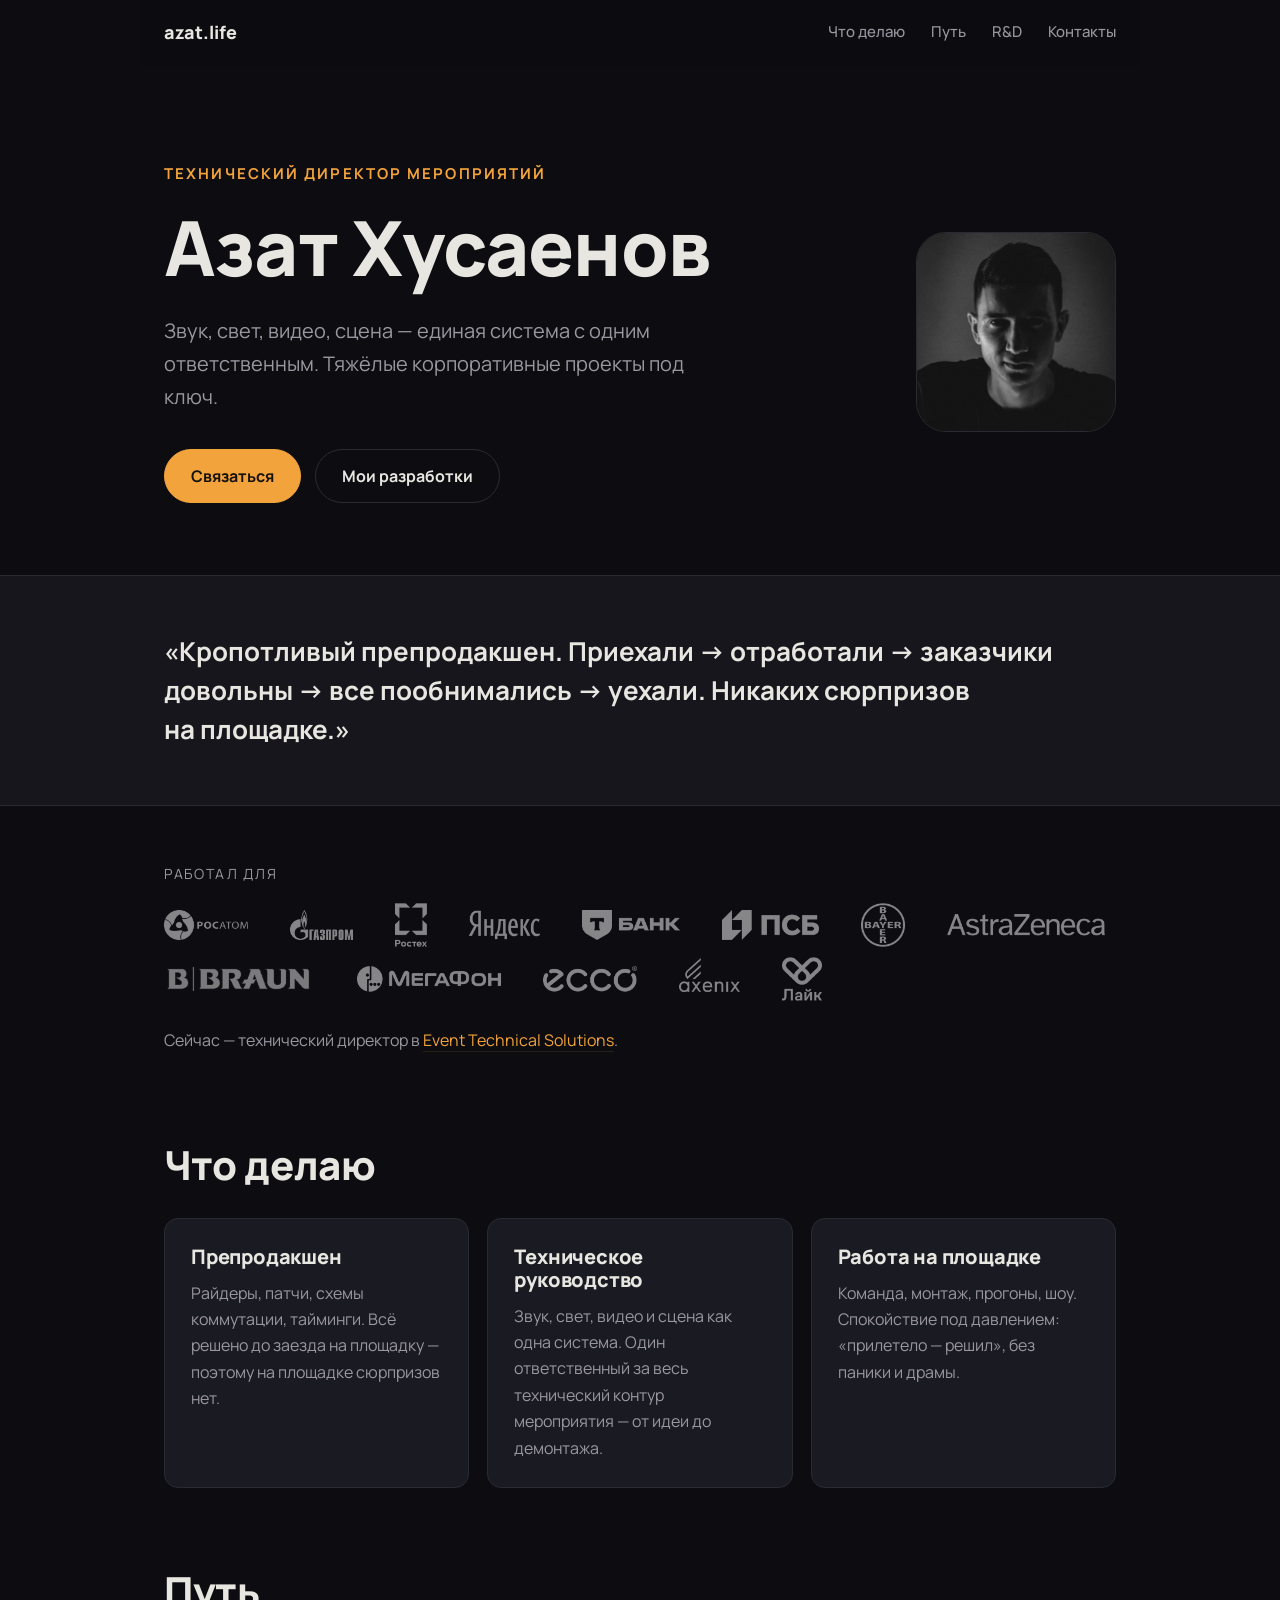
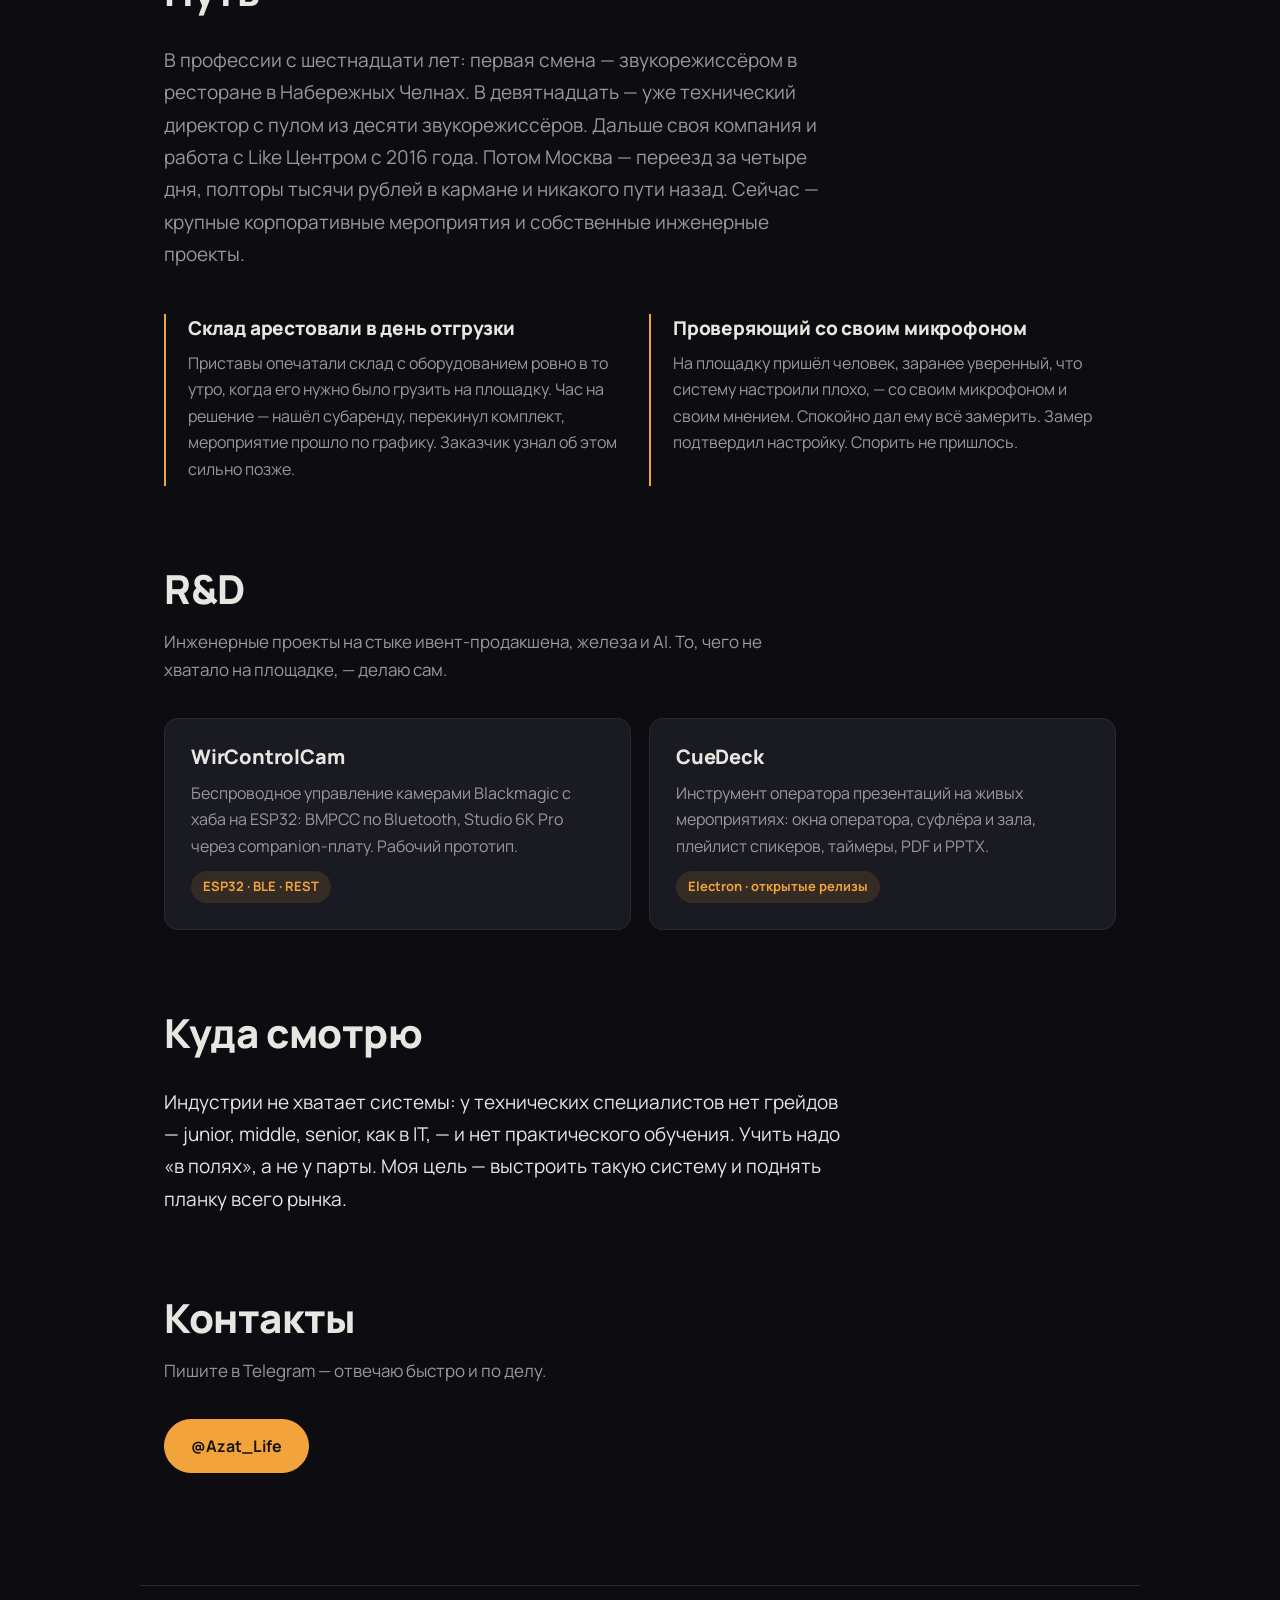
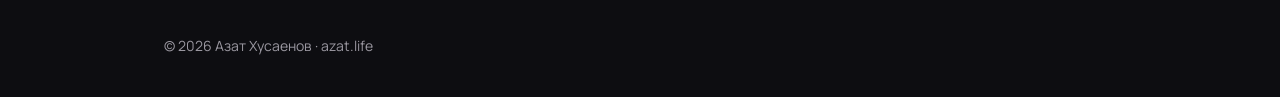
==== index.html @ e8915abd "Личный сайт azat.life: одностраничник Статика без сборки: index.html + css/style.css, хостинг GitHub" ====
<!DOCTYPE html>
<html lang="ru">
<head>
  <meta charset="UTF-8">
  <meta name="viewport" content="width=device-width, initial-scale=1.0">
  <title>Азат Хусаенов — технический директор мероприятий</title>
  <meta name="description" content="Технический директор мероприятий: звук, свет, видео, сцена. Кропотливый препродакшен — никаких сюрпризов на площадке. Росатом, AstraZeneca, Мегафон, ПСБ Банк.">
  <meta property="og:title" content="Азат Хусаенов — технический директор мероприятий">
  <meta property="og:description" content="Звук, свет, видео, сцена — под ключ и без сюрпризов на площадке.">
  <meta property="og:url" content="https://azat.life/">
  <meta property="og:type" content="website">
  <link rel="icon" href="data:image/svg+xml,%3Csvg xmlns='http://www.w3.org/2000/svg' viewBox='0 0 64 64'%3E%3Crect width='64' height='64' rx='14' fill='%23101014'/%3E%3Ccircle cx='32' cy='30' r='13' fill='%23f2a33c'/%3E%3Crect x='14' y='48' width='36' height='5' rx='2.5' fill='%23f2a33c'/%3E%3C/svg%3E">
  <link rel="preconnect" href="https://fonts.googleapis.com">
  <link rel="preconnect" href="https://fonts.gstatic.com" crossorigin>
  <link href="https://fonts.googleapis.com/css2?family=Manrope:wght@400;500;700;800&display=swap" rel="stylesheet">
  <link rel="stylesheet" href="css/style.css">
</head>
<body>

  <header class="nav">
    <a class="nav__logo" href="#top">azat.life</a>
    <nav class="nav__links">
      <a href="#work">Что делаю</a>
      <a href="#path">Путь</a>
      <a href="#rnd">R&amp;D</a>
      <a href="#contact">Контакты</a>
    </nav>
  </header>

  <main id="top">

    <!-- ============ HERO ============ -->
    <section class="hero">
      <div class="hero__text">
        <p class="hero__kicker">Технический директор мероприятий</p>
        <h1>Азат Хусаенов</h1>
        <p class="hero__lead">
          Звук, свет, видео, сцена — единая система с одним ответственным.
          Тяжёлые корпоративные проекты под ключ.
        </p>
        <div class="hero__actions">
          <a class="btn btn--primary" href="https://t.me/Azat_Life" target="_blank" rel="noopener">Связаться</a>
          <a class="btn" href="#rnd">Мои разработки</a>
        </div>
      </div>
      <img class="hero__photo" src="assets/azat.jpg" alt="Азат Хусаенов" width="400" height="400">
    </section>

    <!-- ============ ПРИНЦИП ============ -->
    <section class="principle">
      <blockquote>
        «Кропотливый препродакшен. Приехали&nbsp;→ отработали&nbsp;→ заказчики довольны&nbsp;→
        все пообнимались&nbsp;→ уехали. Никаких сюрпризов на&nbsp;площадке.»
      </blockquote>
    </section>

    <!-- ============ КЛИЕНТЫ ============ -->
    <section class="clients" aria-label="Клиенты">
      <p class="clients__label">Работал для</p>
      <ul class="clients__logos">
        <li><img src="assets/logos/rosatom.png" alt="Росатом" width="287" height="150"></li>
        <li><img src="assets/logos/gazprom.png" alt="Газпром" width="213" height="150"></li>
        <li><img src="assets/logos/rostec.png" alt="Ростех" width="109" height="150"></li>
        <li><img src="assets/logos/yandex.png" alt="Яндекс" width="244" height="150"></li>
        <li><img src="assets/logos/tbank.png" alt="Т-Банк" width="332" height="150"></li>
        <li><img src="assets/logos/psb.png" alt="Промсвязьбанк" width="333" height="150"></li>
        <li><img src="assets/logos/bayer.png" alt="Bayer" width="148" height="150"></li>
        <li><img src="assets/logos/astrazeneca.png" alt="AstraZeneca" width="540" height="150"></li>
        <li><img src="assets/logos/bbraun.png" alt="B.Braun" width="515" height="150"></li>
        <li><img src="assets/logos/megafon.png" alt="МегаФон" width="489" height="150"></li>
        <li><img src="assets/logos/ecco.png" alt="ECCO" width="321" height="150"></li>
        <li><img src="assets/logos/axenix.png" alt="AXENIX" width="209" height="150"></li>
        <li><img src="assets/logos/like.png" alt="Лайк" width="136" height="150"></li>
      </ul>
      <p class="clients__note">
        Сейчас — технический директор в
        <a href="https://etsproduction.ru/" target="_blank" rel="noopener">Event&nbsp;Technical&nbsp;Solutions</a>.
      </p>
    </section>

    <!-- ============ ЧТО ДЕЛАЮ ============ -->
    <section class="section" id="work">
      <h2>Что делаю</h2>
      <div class="cards">
        <article class="card">
          <h3>Препродакшен</h3>
          <p>Райдеры, патчи, схемы коммутации, тайминги. Всё решено до заезда на площадку — поэтому на площадке сюрпризов нет.</p>
        </article>
        <article class="card">
          <h3>Техническое руководство</h3>
          <p>Звук, свет, видео и сцена как одна система. Один ответственный за весь технический контур мероприятия — от идеи до демонтажа.</p>
        </article>
        <article class="card">
          <h3>Работа на площадке</h3>
          <p>Команда, монтаж, прогоны, шоу. Спокойствие под давлением: «прилетело — решил», без паники и драмы.</p>
        </article>
      </div>

    </section>

    <!-- ============ ПУТЬ ============ -->
    <section class="section" id="path">
      <h2>Путь</h2>
      <p class="path__lead">
        В профессии с шестнадцати лет: первая смена — звукорежиссёром в ресторане в Набережных Челнах.
        В девятнадцать — уже технический директор с пулом из десяти звукорежиссёров.
        Дальше своя компания и работа с Like Центром с 2016 года.
        Потом Москва — переезд за четыре дня, полторы тысячи рублей в кармане и никакого пути назад.
        Сейчас — крупные корпоративные мероприятия и собственные инженерные проекты.
      </p>

      <div class="stories">
        <article class="story">
          <h3>Склад арестовали в день отгрузки</h3>
          <p>
            Приставы опечатали склад с оборудованием ровно в то утро, когда его нужно было грузить
            на площадку. Час на решение — нашёл субаренду, перекинул комплект, мероприятие прошло
            по графику. Заказчик узнал об этом сильно позже.
          </p>
        </article>
        <article class="story">
          <h3>Проверяющий со своим микрофоном</h3>
          <p>
            На площадку пришёл человек, заранее уверенный, что систему настроили плохо, — со своим
            микрофоном и своим мнением. Спокойно дал ему всё замерить. Замер подтвердил настройку.
            Спорить не пришлось.
          </p>
        </article>
      </div>
    </section>

    <!-- ============ R&D ============ -->
    <section class="section" id="rnd">
      <h2>R&amp;D</h2>
      <p class="section__intro">
        Инженерные проекты на стыке ивент-продакшена, железа и AI. То, чего не хватало на площадке, — делаю сам.
      </p>
      <div class="cards cards--projects">
        <article class="card">
          <h3>WirControlCam</h3>
          <p>Беспроводное управление камерами Blackmagic с хаба на ESP32: BMPCC по Bluetooth, Studio 6K Pro через companion-плату. Рабочий прототип.</p>
          <span class="card__tag">ESP32 · BLE · REST</span>
        </article>
        <article class="card">
          <h3>CueDeck</h3>
          <p>Инструмент оператора презентаций на живых мероприятиях: окна оператора, суфлёра и зала, плейлист спикеров, таймеры, PDF и PPTX.</p>
          <span class="card__tag">Electron · открытые релизы</span>
        </article>
      </div>
    </section>

    <!-- ============ МИССИЯ ============ -->
    <section class="section section--mission">
      <h2>Куда смотрю</h2>
      <p>
        Индустрии не хватает системы: у технических специалистов нет грейдов — junior, middle, senior,
        как в IT, — и нет практического обучения. Учить надо «в полях», а не у парты.
        Моя цель — выстроить такую систему и поднять планку всего рынка.
      </p>
    </section>

    <!-- ============ КОНТАКТЫ ============ -->
    <section class="section section--contact" id="contact">
      <h2>Контакты</h2>
      <p class="section__intro">Пишите в Telegram — отвечаю быстро и по делу.</p>
      <div class="contact__actions">
        <a class="btn btn--primary" href="https://t.me/Azat_Life" target="_blank" rel="noopener">@Azat_Life</a>
      </div>
    </section>

  </main>

  <footer class="footer">
    <p>© 2026 Азат Хусаенов · azat.life</p>
  </footer>

</body>
</html>
---- css/style.css ----
/* ============================================================
   azat.life — одностраничник
   Тёмная тема, акцент — янтарь сценического света
   ============================================================ */

:root {
  --bg: #0d0d11;
  --bg-raised: #16161c;
  --bg-card: #1a1a22;
  --border: #2a2a33;
  --text: #e8e6e1;
  --text-dim: #9a97a0;
  --accent: #f2a33c;
  --accent-soft: rgba(242, 163, 60, 0.12);
  --max-width: 1000px;
  --radius: 14px;
}

* {
  margin: 0;
  padding: 0;
  box-sizing: border-box;
}

html {
  scroll-behavior: smooth;
  scroll-padding-top: 72px;
}

body {
  background: var(--bg);
  color: var(--text);
  font-family: "Manrope", -apple-system, BlinkMacSystemFont, "Segoe UI", Roboto, sans-serif;
  font-size: 17px;
  line-height: 1.65;
  -webkit-font-smoothing: antialiased;
}

h1, h2, h3 {
  font-weight: 800;
  line-height: 1.15;
  letter-spacing: -0.01em;
}

a {
  color: var(--accent);
  text-decoration: none;
}

ul, ol {
  list-style: none;
}

/* ---------- Навигация ---------- */

.nav {
  position: sticky;
  top: 0;
  z-index: 10;
  display: flex;
  align-items: center;
  justify-content: space-between;
  max-width: var(--max-width);
  margin: 0 auto;
  padding: 18px 24px;
  backdrop-filter: blur(12px);
  background: rgba(13, 13, 17, 0.8);
}

.nav__logo {
  font-weight: 800;
  font-size: 18px;
  color: var(--text);
}

.nav__links {
  display: flex;
  gap: 26px;
}

.nav__links a {
  color: var(--text-dim);
  font-size: 15px;
  font-weight: 500;
  transition: color 0.2s;
}

.nav__links a:hover {
  color: var(--text);
}

/* ---------- Hero ---------- */

.hero {
  max-width: var(--max-width);
  margin: 0 auto;
  padding: 96px 24px 72px;
  display: flex;
  align-items: center;
  gap: 56px;
}

.hero__text {
  flex: 1;
}

.hero__photo {
  flex-shrink: 0;
  width: 200px;
  height: 200px;
  object-fit: cover;
  border-radius: 30px;
  border: 1px solid var(--border);
}

.hero__kicker {
  color: var(--accent);
  font-weight: 700;
  font-size: 15px;
  text-transform: uppercase;
  letter-spacing: 0.14em;
  margin-bottom: 18px;
}

.hero h1 {
  font-size: clamp(44px, 8vw, 76px);
  margin-bottom: 22px;
}

.hero__lead {
  max-width: 560px;
  font-size: 20px;
  color: var(--text-dim);
  margin-bottom: 36px;
}

.hero__actions {
  display: flex;
  gap: 14px;
  flex-wrap: wrap;
}

/* ---------- Кнопки ---------- */

.btn {
  display: inline-block;
  padding: 13px 26px;
  border-radius: 999px;
  border: 1px solid var(--border);
  color: var(--text);
  font-weight: 700;
  font-size: 16px;
  transition: border-color 0.2s, background 0.2s, transform 0.15s;
}

.btn:hover {
  border-color: var(--text-dim);
  transform: translateY(-1px);
}

.btn--primary {
  background: var(--accent);
  border-color: var(--accent);
  color: #16130c;
}

.btn--primary:hover {
  border-color: var(--accent);
  filter: brightness(1.08);
}

/* ---------- Принцип ---------- */

.principle {
  border-top: 1px solid var(--border);
  border-bottom: 1px solid var(--border);
  background: var(--bg-raised);
}

.principle blockquote {
  max-width: var(--max-width);
  margin: 0 auto;
  padding: 56px 24px;
  font-size: clamp(20px, 3vw, 26px);
  font-weight: 700;
  line-height: 1.5;
}

/* ---------- Клиенты ---------- */

.clients {
  max-width: var(--max-width);
  margin: 0 auto;
  padding: 56px 24px 8px;
}

.clients__label {
  color: var(--text-dim);
  font-size: 14px;
  text-transform: uppercase;
  letter-spacing: 0.12em;
  margin-bottom: 18px;
}

.clients__logos {
  display: flex;
  flex-wrap: wrap;
  align-items: center;
  gap: 10px 42px;
}

/* все логотипы лежат на холсте одной высоты и отцентрованы внутри него —
   поэтому единая height здесь ставит их на общую линию */
.clients__logos img {
  display: block;
  height: 44px;
  width: auto;
  opacity: 0.5;
  transition: opacity 0.2s;
}

.clients__logos img:hover {
  opacity: 1;
}

.clients__note {
  max-width: 620px;
  margin-top: 26px;
  font-size: 16px;
  color: var(--text-dim);
}

.clients__note a {
  border-bottom: 1px solid var(--accent-soft);
}

.clients__note a:hover {
  border-bottom-color: var(--accent);
}

/* ---------- Секции ---------- */

.section {
  max-width: var(--max-width);
  margin: 0 auto;
  padding: 80px 24px 0;
}

.section h2 {
  font-size: clamp(30px, 4.5vw, 40px);
  margin-bottom: 30px;
}

.section__intro {
  max-width: 620px;
  color: var(--text-dim);
  margin: -14px 0 34px;
}

/* ---------- Карточки ---------- */

.cards {
  display: grid;
  grid-template-columns: repeat(auto-fit, minmax(270px, 1fr));
  gap: 18px;
}

.cards--projects {
  grid-template-columns: repeat(2, 1fr);
}

@media (max-width: 640px) {
  .cards--projects {
    grid-template-columns: 1fr;
  }
}

.card {
  background: var(--bg-card);
  border: 1px solid var(--border);
  border-radius: var(--radius);
  padding: 26px;
  display: flex;
  flex-direction: column;
  gap: 12px;
}

.card h3 {
  font-size: 20px;
}

.card p {
  color: var(--text-dim);
  font-size: 16px;
  flex-grow: 1;
}

.card__tag {
  align-self: flex-start;
  background: var(--accent-soft);
  color: var(--accent);
  font-size: 13px;
  font-weight: 700;
  padding: 5px 12px;
  border-radius: 999px;
}

/* ---------- Путь ---------- */

.path__lead {
  max-width: 680px;
  font-size: 19px;
  line-height: 1.7;
  color: var(--text-dim);
  margin-bottom: 44px;
}

.stories {
  display: grid;
  grid-template-columns: repeat(2, 1fr);
  gap: 18px;
}

.story {
  border-left: 2px solid var(--accent);
  padding: 4px 0 4px 22px;
}

.story h3 {
  font-size: 19px;
  margin-bottom: 10px;
}

.story p {
  color: var(--text-dim);
  font-size: 16px;
}

@media (max-width: 640px) {
  .stories {
    grid-template-columns: 1fr;
    gap: 28px;
  }
}

/* ---------- Миссия ---------- */

.section--mission p {
  max-width: 680px;
  font-size: 19px;
  line-height: 1.7;
}

/* ---------- Контакты ---------- */

.section--contact {
  padding-bottom: 40px;
}

.contact__actions {
  display: flex;
  gap: 14px;
  flex-wrap: wrap;
}

/* ---------- Футер ---------- */

.footer {
  max-width: var(--max-width);
  margin: 0 auto;
  padding: 48px 24px 40px;
  color: var(--text-dim);
  font-size: 14px;
  border-top: 1px solid var(--border);
  margin-top: 72px;
}

/* ---------- Мобильная версия ---------- */

@media (max-width: 640px) {
  .nav__links {
    gap: 16px;
  }

  .nav__links a {
    font-size: 13px;
  }

  .hero {
    padding-top: 56px;
    flex-direction: column-reverse;
    align-items: flex-start;
    gap: 28px;
  }

  .hero__photo {
    width: 132px;
    height: 132px;
    border-radius: 22px;
  }

  .clients__list {
    font-size: 17px;
    gap: 8px 22px;
  }

  .section {
    padding-top: 60px;
  }
}
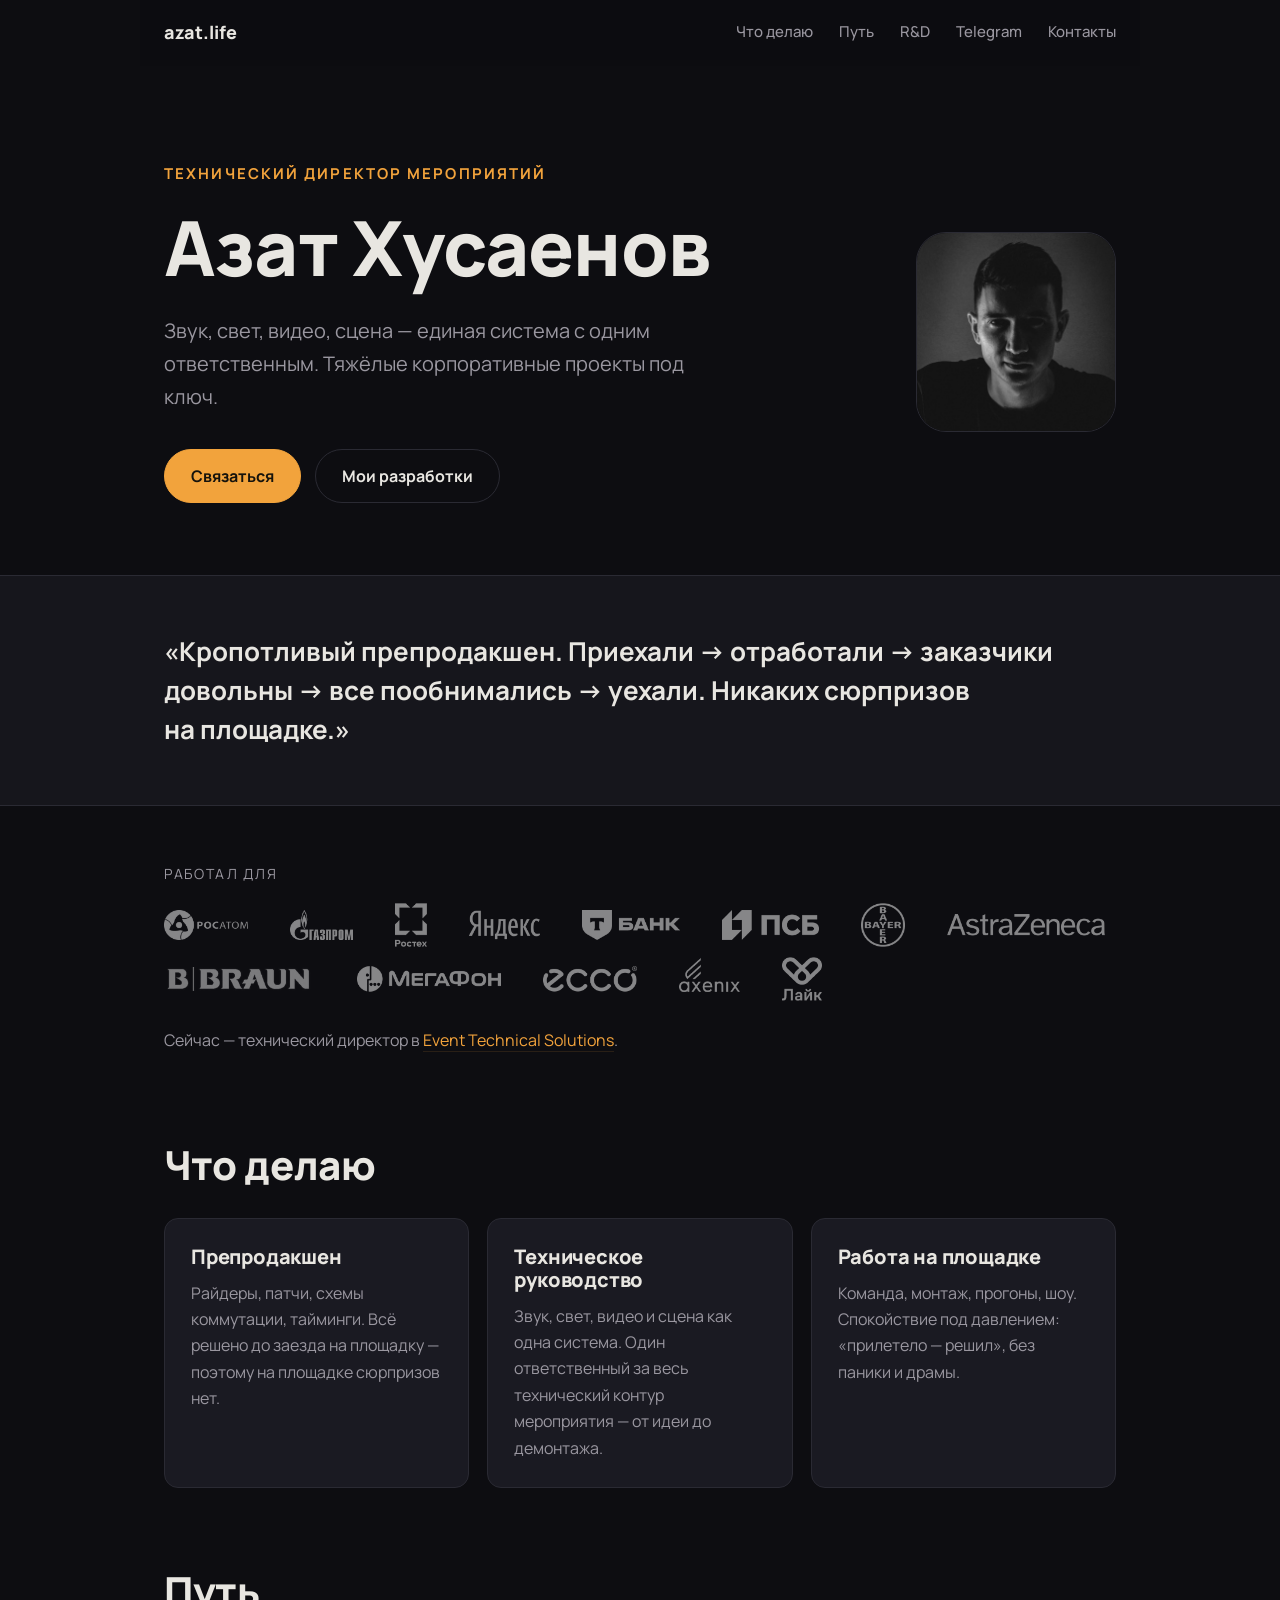
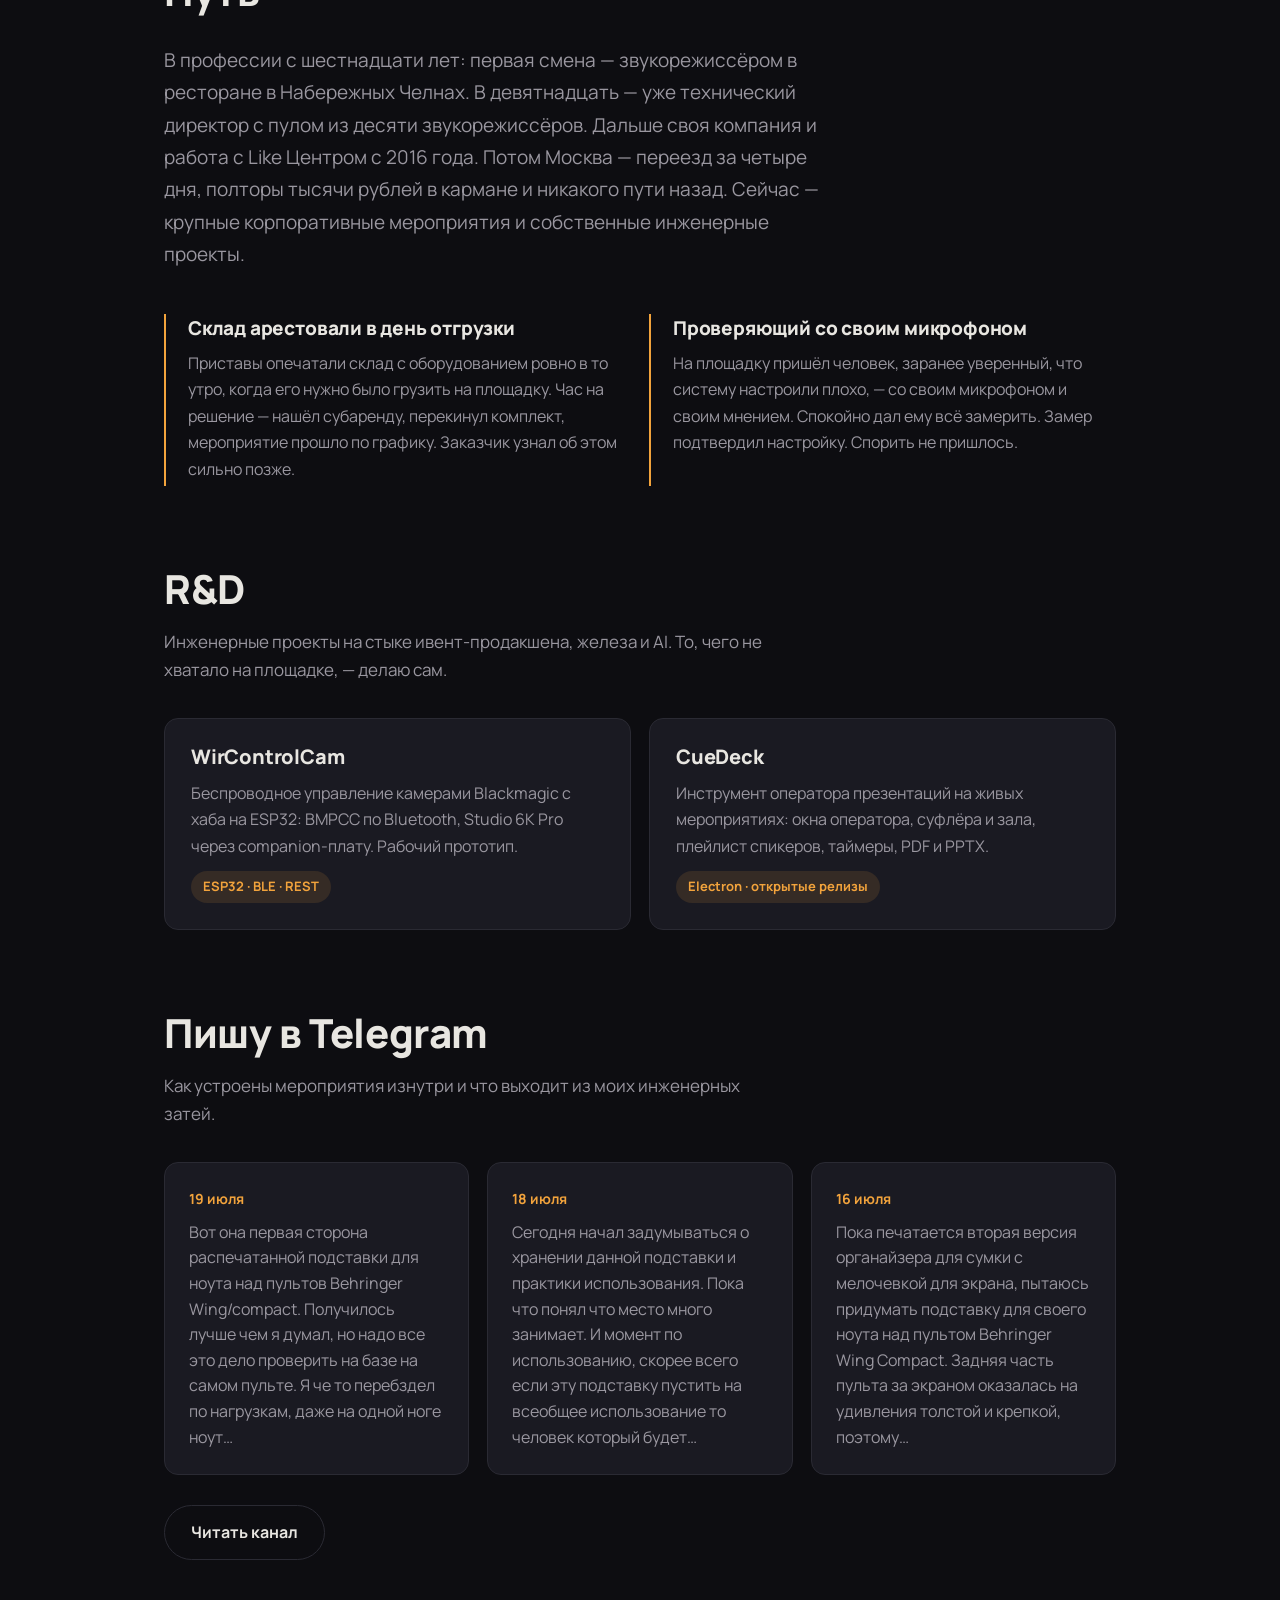
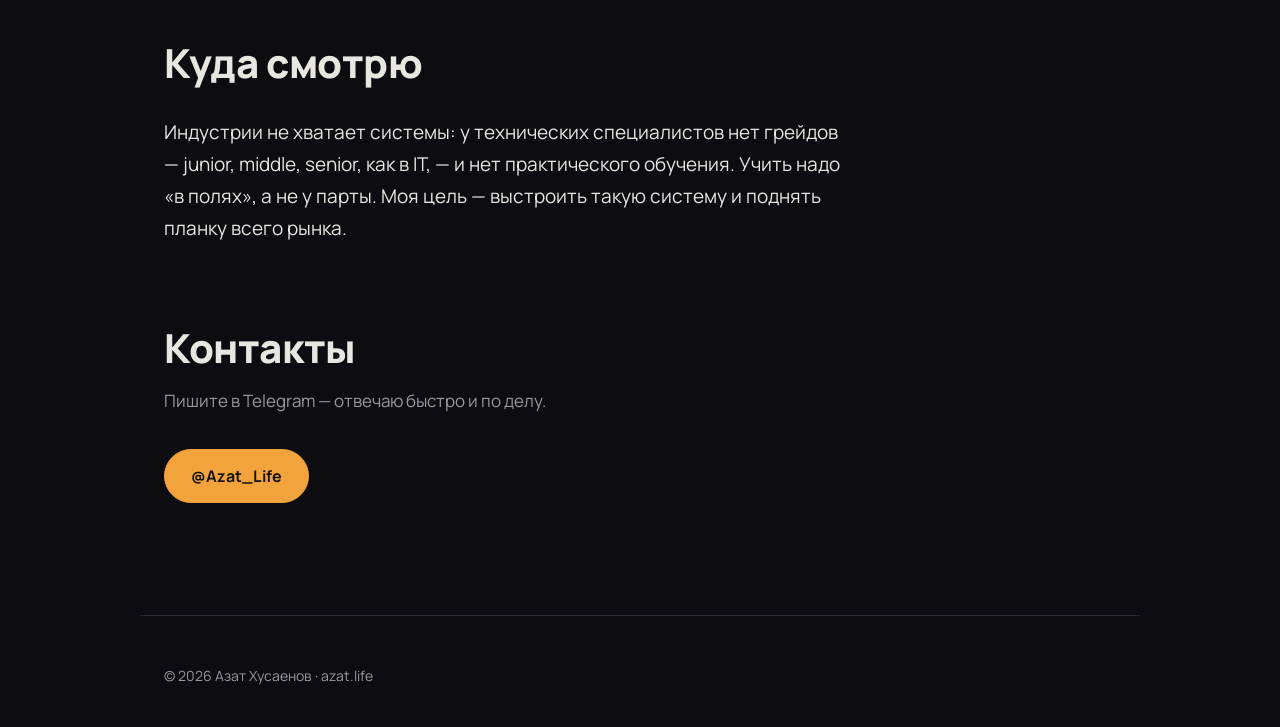
==== commit cd33ce99: "Блок со свежими записями из Telegram-канала Посты берутся со страницы t.me/s/azatlife: прямой запрос" ====
--- a/index.html
+++ b/index.html
@@ -20,9 +20,10 @@
   <header class="nav">
     <a class="nav__logo" href="#top">azat.life</a>
     <nav class="nav__links">
-      <a href="#work">Что делаю</a>
-      <a href="#path">Путь</a>
+      <a class="nav__minor" href="#work">Что делаю</a>
+      <a class="nav__minor" href="#path">Путь</a>
       <a href="#rnd">R&amp;D</a>
+      <a href="#blog">Telegram</a>
       <a href="#contact">Контакты</a>
     </nav>
   </header>
@@ -149,6 +150,16 @@
       </div>
     </section>
 
+    <!-- ============ ТЕЛЕГРАМ ============ -->
+    <!-- Записи берутся из assets/posts.json, который дважды в день обновляет
+         .github/workflows/telegram.yml. Секция скрыта, пока файл не прочитан. -->
+    <section class="section section--posts" id="blog" hidden>
+      <h2>Пишу в Telegram</h2>
+      <p class="section__intro">Как устроены мероприятия изнутри и что выходит из моих инженерных затей.</p>
+      <div class="posts" id="posts"></div>
+      <a class="btn" href="https://t.me/azatlife" target="_blank" rel="noopener">Читать канал</a>
+    </section>
+
     <!-- ============ МИССИЯ ============ -->
     <section class="section section--mission">
       <h2>Куда смотрю</h2>
@@ -174,5 +185,44 @@
     <p>© 2026 Азат Хусаенов · azat.life</p>
   </footer>
 
+  <script>
+    // Свежие записи канала. Файл обновляется роботом на GitHub, поэтому здесь
+    // только отрисовка: если данных нет — секция просто остаётся скрытой.
+    (async () => {
+      const section = document.getElementById('blog');
+      const holder = document.getElementById('posts');
+      try {
+        const res = await fetch('assets/posts.json', { cache: 'no-cache' });
+        if (!res.ok) return;
+        const { posts } = await res.json();
+        if (!posts || !posts.length) return;
+
+        const fmt = new Intl.DateTimeFormat('ru-RU', { day: 'numeric', month: 'long' });
+        for (const post of posts) {
+          const card = document.createElement('a');
+          card.className = 'post';
+          card.href = post.url;
+          card.target = '_blank';
+          card.rel = 'noopener';
+
+          const date = document.createElement('time');
+          date.className = 'post__date';
+          date.dateTime = post.date;
+          date.textContent = fmt.format(new Date(post.date));
+
+          const text = document.createElement('p');
+          text.className = 'post__text';
+          text.textContent = post.text;
+
+          card.append(date, text);
+          holder.append(card);
+        }
+        section.hidden = false;
+      } catch (e) {
+        /* сеть недоступна или файл битый — секции просто не будет */
+      }
+    })();
+  </script>
+
 </body>
 </html>
--- a/css/style.css
+++ b/css/style.css
@@ -343,6 +343,51 @@
   }
 }
 
+/* ---------- Записи из Telegram ---------- */
+
+.posts {
+  display: grid;
+  grid-template-columns: repeat(3, 1fr);
+  gap: 18px;
+  margin-bottom: 30px;
+}
+
+.post {
+  display: flex;
+  flex-direction: column;
+  gap: 10px;
+  background: var(--bg-card);
+  border: 1px solid var(--border);
+  border-radius: var(--radius);
+  padding: 24px;
+  color: var(--text);
+  transition: border-color 0.2s, transform 0.15s;
+}
+
+.post:hover {
+  border-color: var(--text-dim);
+  transform: translateY(-2px);
+}
+
+.post__date {
+  color: var(--accent);
+  font-size: 14px;
+  font-weight: 700;
+  text-transform: lowercase;
+}
+
+.post__text {
+  color: var(--text-dim);
+  font-size: 16px;
+  line-height: 1.6;
+}
+
+@media (max-width: 860px) {
+  .posts {
+    grid-template-columns: 1fr;
+  }
+}
+
 /* ---------- Миссия ---------- */
 
 .section--mission p {
@@ -379,11 +424,18 @@
 
 @media (max-width: 640px) {
   .nav__links {
-    gap: 16px;
+    gap: 18px;
   }
 
   .nav__links a {
-    font-size: 13px;
+    font-size: 14px;
+    white-space: nowrap;
+  }
+
+  /* пять пунктов в ширину телефона не влезают: первые разделы всё равно
+     идут сразу под шапкой, поэтому на узких экранах оставляем только дальние */
+  .nav__minor {
+    display: none;
   }
 
   .hero {
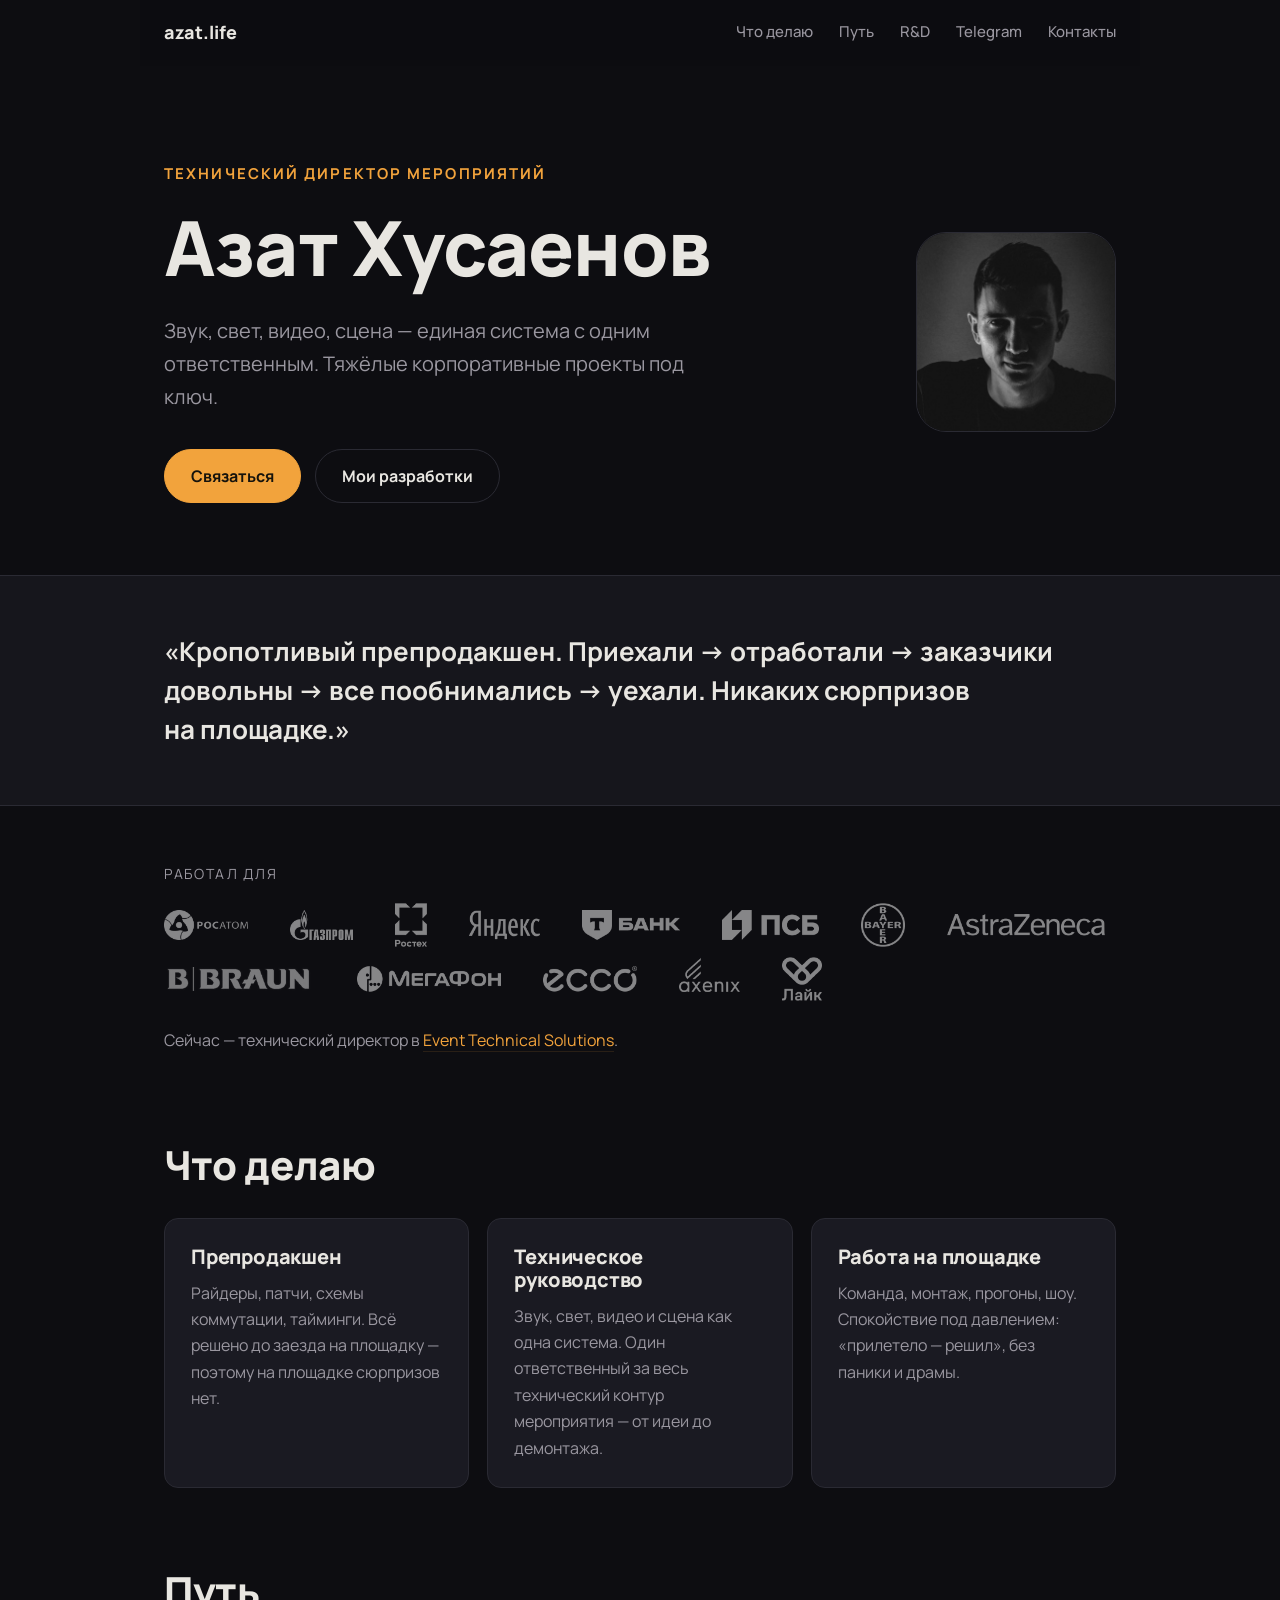
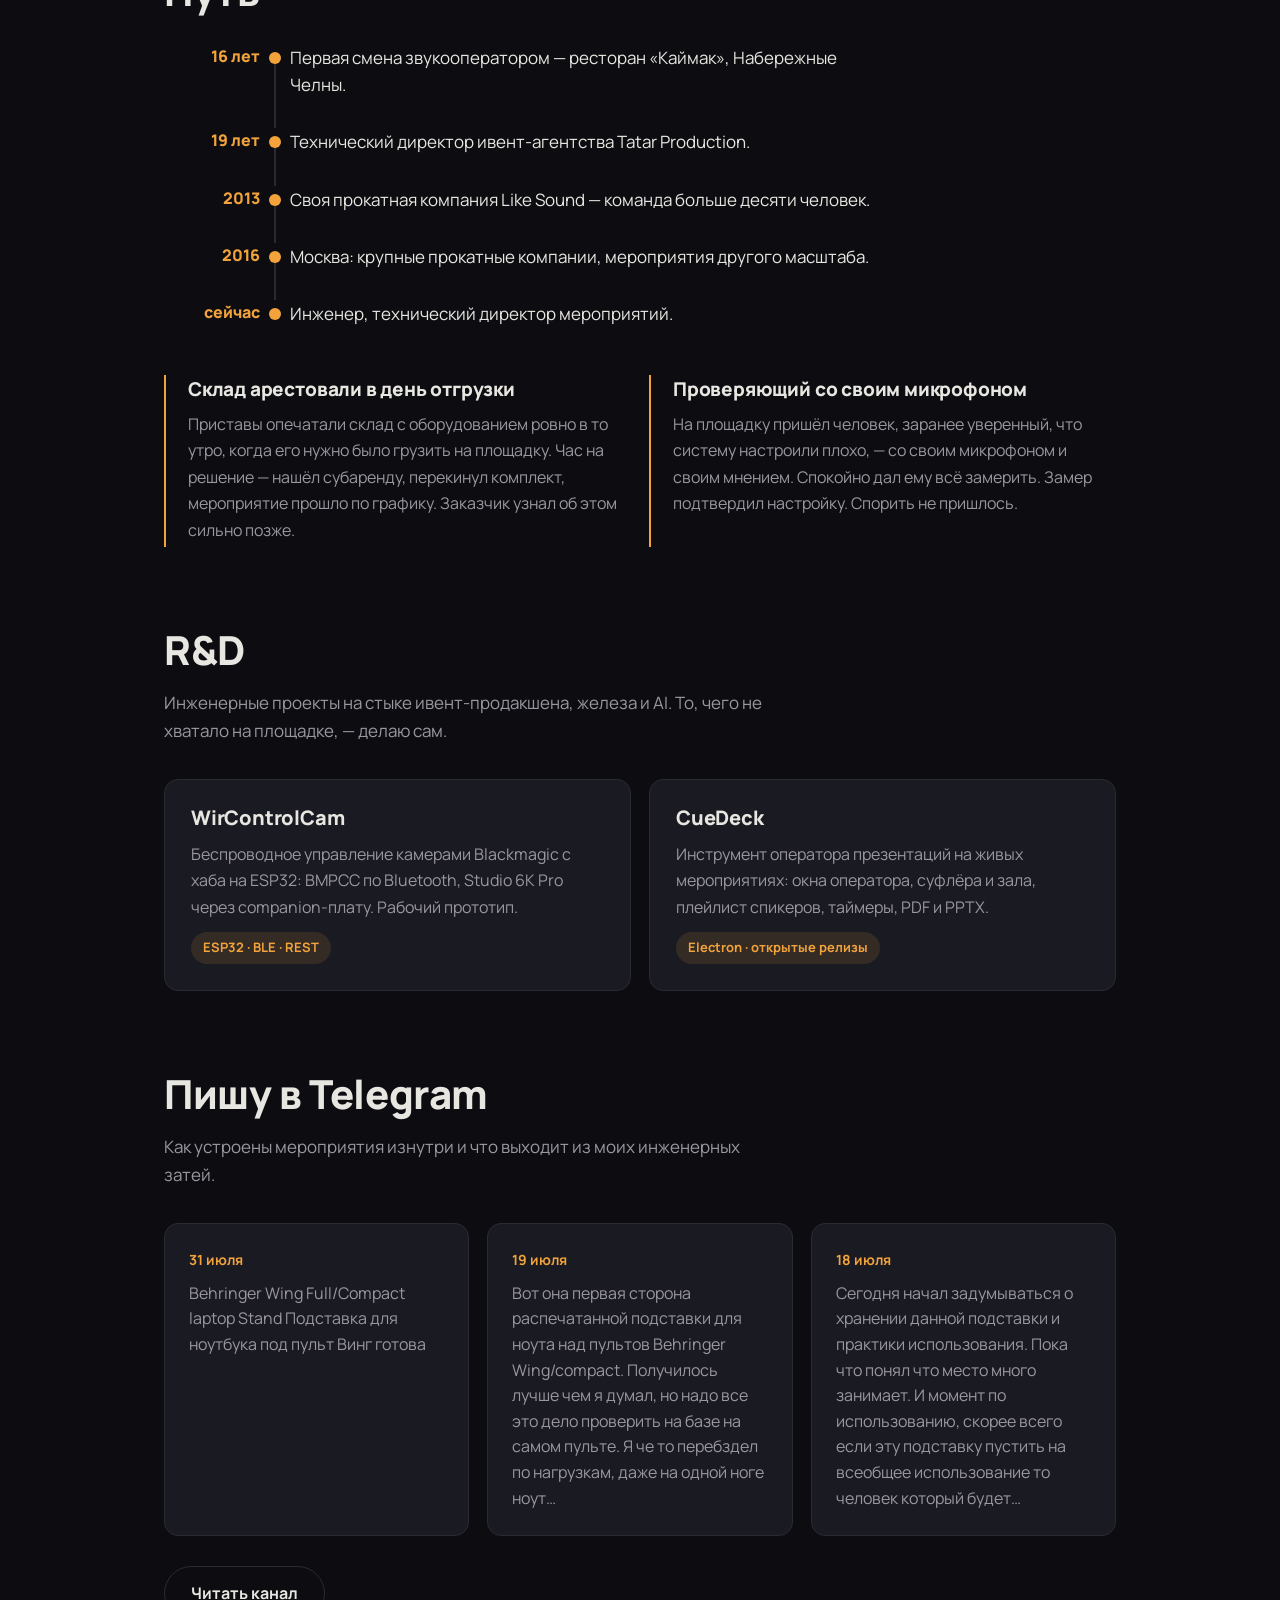
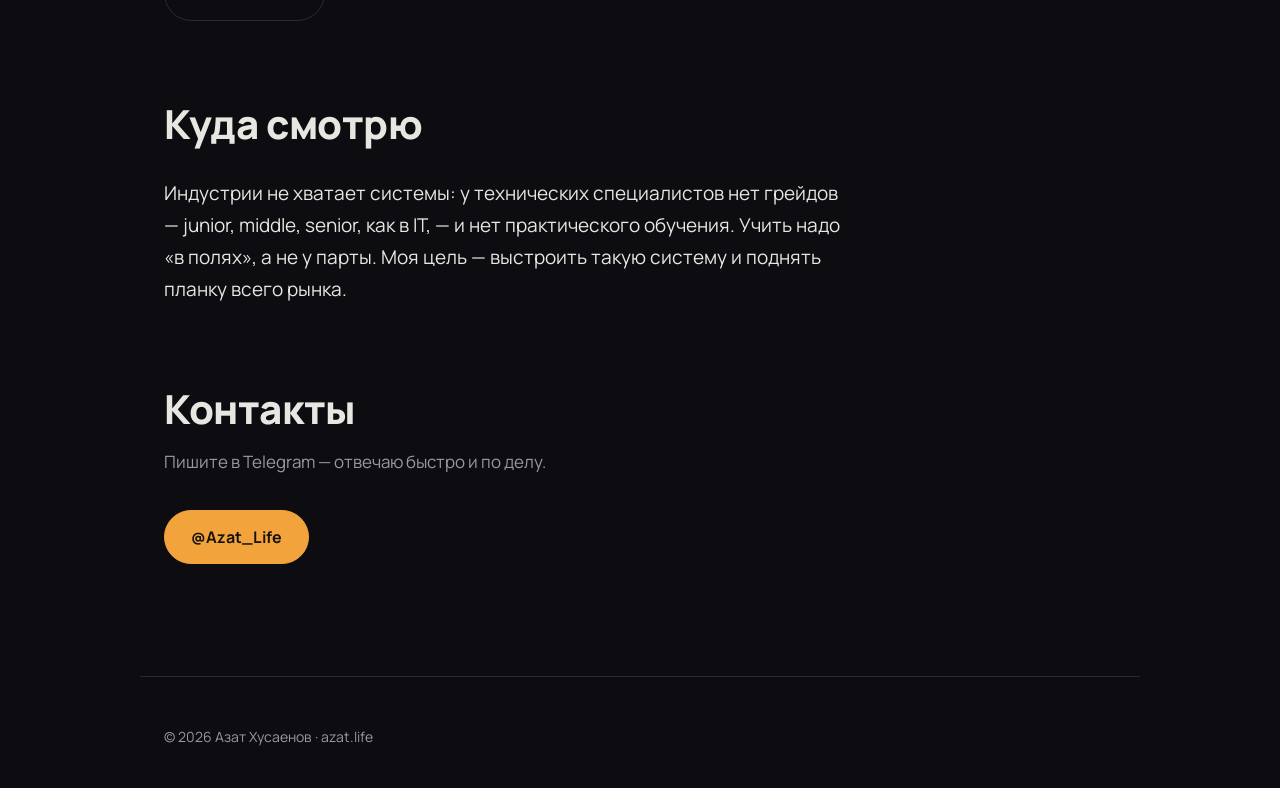
==== commit f0922112: "Путь: хронология лентой этапов вместо абзаца Текст от Азата: Каймак → Tatar Production → Like Sound " ====
--- a/index.html
+++ b/index.html
@@ -102,13 +102,38 @@
     <!-- ============ ПУТЬ ============ -->
     <section class="section" id="path">
       <h2>Путь</h2>
-      <p class="path__lead">
-        В профессии с шестнадцати лет: первая смена — звукорежиссёром в ресторане в Набережных Челнах.
-        В девятнадцать — уже технический директор с пулом из десяти звукорежиссёров.
-        Дальше своя компания и работа с Like Центром с 2016 года.
-        Потом Москва — переезд за четыре дня, полторы тысячи рублей в кармане и никакого пути назад.
-        Сейчас — крупные корпоративные мероприятия и собственные инженерные проекты.
-      </p>
+      <ol class="timeline">
+        <li>
+          <span class="timeline__when">16 лет</span>
+          <p class="timeline__what">
+            Первая смена звукооператором — ресторан «Каймак», Набережные Челны.
+          </p>
+        </li>
+        <li>
+          <span class="timeline__when">19 лет</span>
+          <p class="timeline__what">
+            Технический директор ивент-агентства Tatar&nbsp;Production.
+          </p>
+        </li>
+        <li>
+          <span class="timeline__when">2013</span>
+          <p class="timeline__what">
+            Своя прокатная компания Like&nbsp;Sound — команда больше десяти человек.
+          </p>
+        </li>
+        <li>
+          <span class="timeline__when">2016</span>
+          <p class="timeline__what">
+            Москва: крупные прокатные компании, мероприятия другого масштаба.
+          </p>
+        </li>
+        <li>
+          <span class="timeline__when">сейчас</span>
+          <p class="timeline__what">
+            Инженер, технический директор мероприятий.
+          </p>
+        </li>
+      </ol>
 
       <div class="stories">
         <article class="story">
--- a/css/style.css
+++ b/css/style.css
@@ -307,12 +307,88 @@
 
 /* ---------- Путь ---------- */
 
-.path__lead {
-  max-width: 680px;
-  font-size: 19px;
-  line-height: 1.7;
-  color: var(--text-dim);
-  margin-bottom: 44px;
+/* Лента этапов: слева колонка с годом, справа описание.
+   Линия и точка живут в зазоре между колонками — отсюда точные left. */
+.timeline {
+  max-width: 720px;
+  margin-bottom: 48px;
+}
+
+.timeline li {
+  display: grid;
+  grid-template-columns: 96px 1fr;
+  column-gap: 30px;
+  padding-bottom: 30px;
+  position: relative;
+}
+
+.timeline li::before {
+  content: "";
+  position: absolute;
+  left: 110px;
+  top: 16px;
+  bottom: 0;
+  width: 2px;
+  background: var(--border);
+}
+
+.timeline li:last-child {
+  padding-bottom: 0;
+}
+
+.timeline li:last-child::before {
+  display: none;
+}
+
+.timeline li::after {
+  content: "";
+  position: absolute;
+  left: 105px;
+  top: 8px;
+  width: 12px;
+  height: 12px;
+  border-radius: 50%;
+  background: var(--accent);
+}
+
+.timeline__when {
+  color: var(--accent);
+  font-size: 16px;
+  font-weight: 800;
+  line-height: 1.6;
+  text-align: right;      /* годы прижаты к ленте — разной длины, но зазор до точки одинаковый */
+}
+
+.timeline__what {
+  color: var(--text);
+  font-size: 17px;
+  line-height: 1.6;
+}
+
+@media (max-width: 640px) {
+  .timeline li {
+    grid-template-columns: 1fr;
+    row-gap: 4px;
+    padding-left: 26px;
+    padding-bottom: 26px;
+  }
+
+  .timeline li::before {
+    left: 5px;
+    top: 14px;
+  }
+
+  .timeline li::after {
+    left: 0;
+    top: 6px;
+    width: 11px;
+    height: 11px;
+  }
+
+  /* колонок нет — год стоит над описанием, прижимать его вправо незачем */
+  .timeline__when {
+    text-align: left;
+  }
 }
 
 .stories {
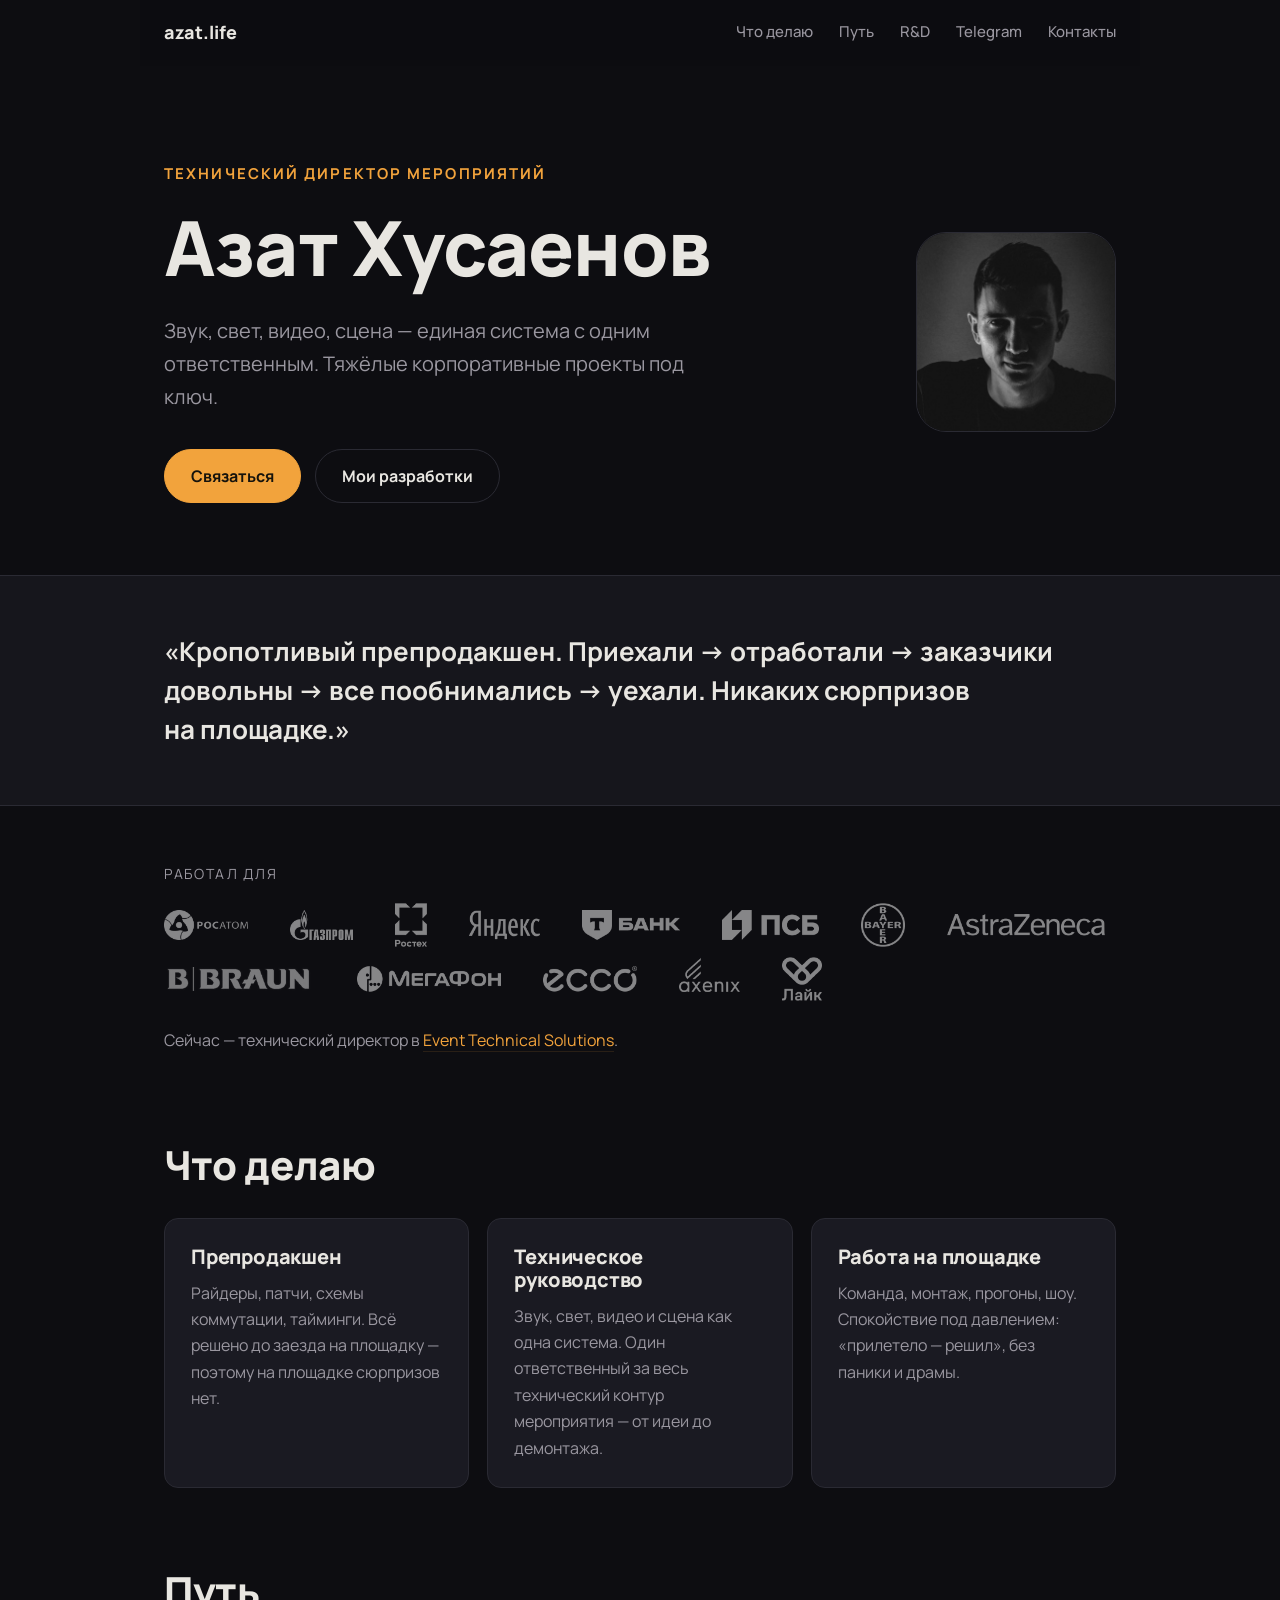
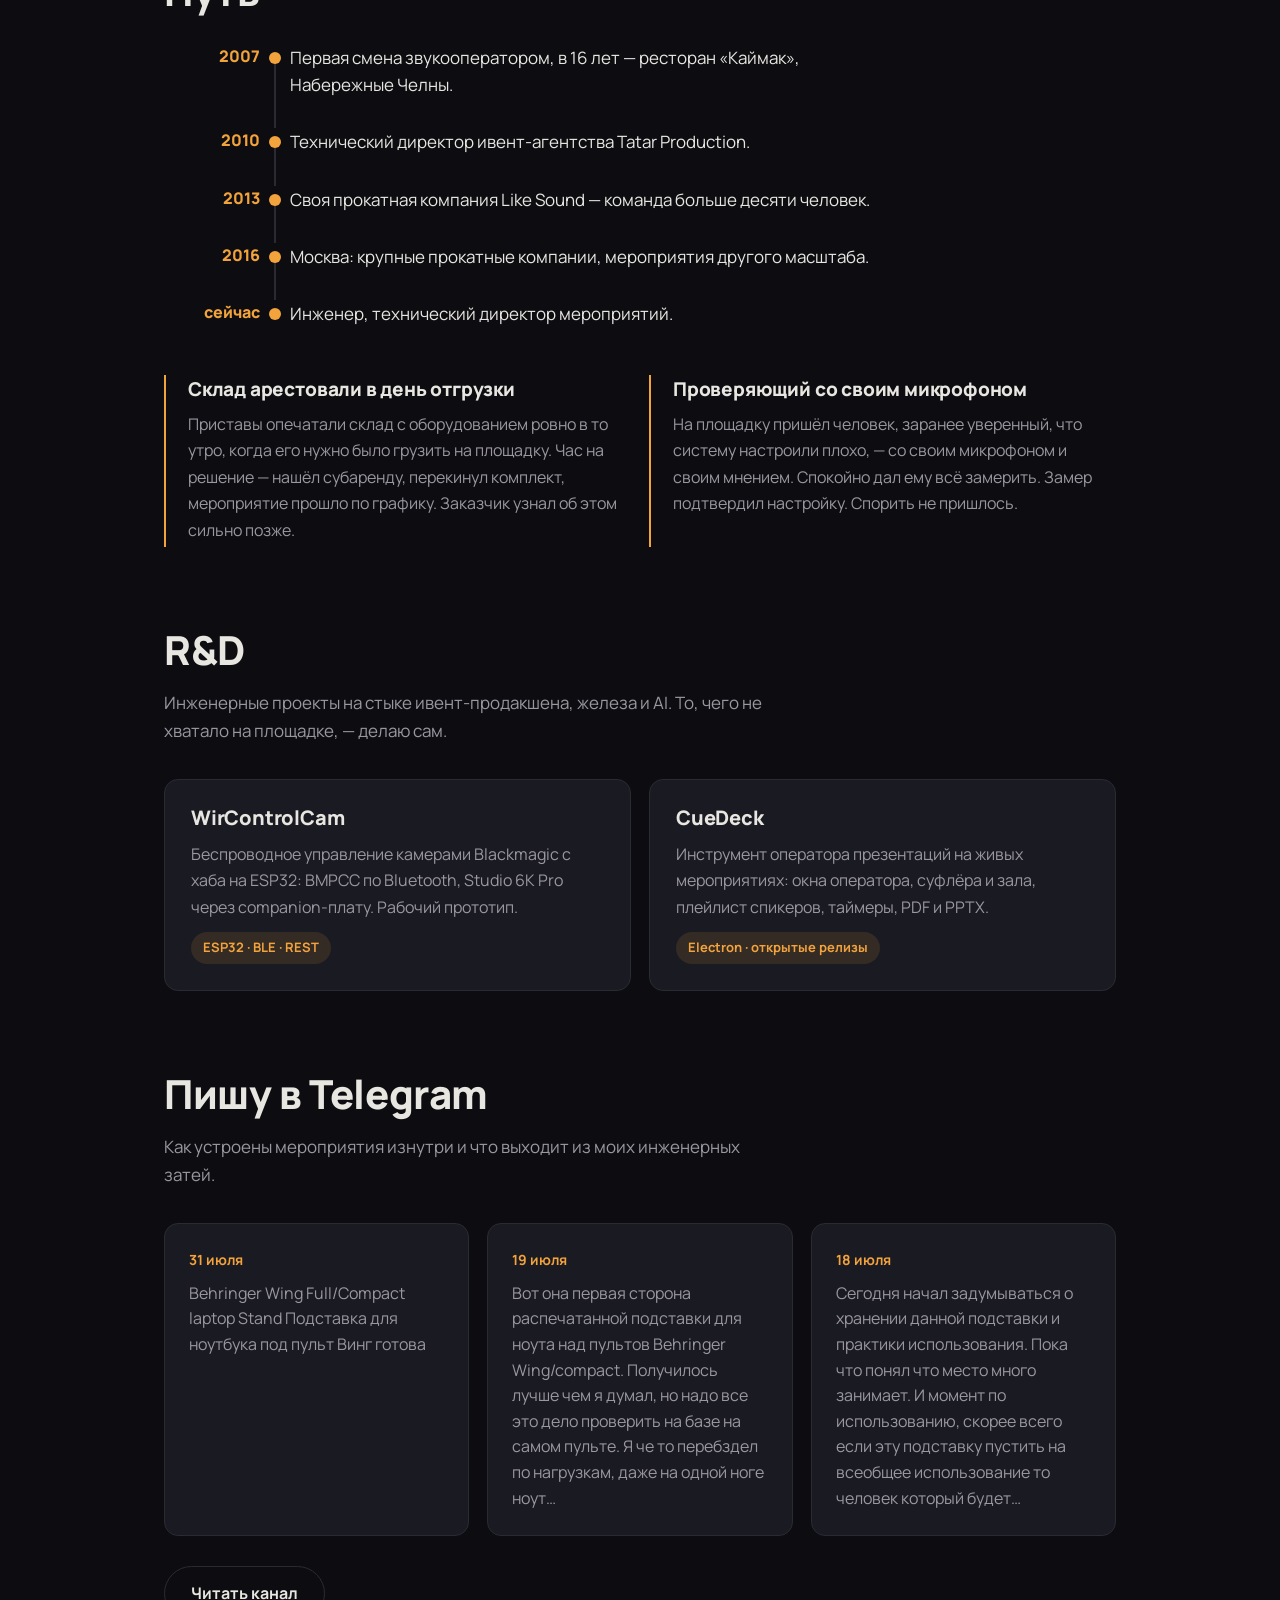
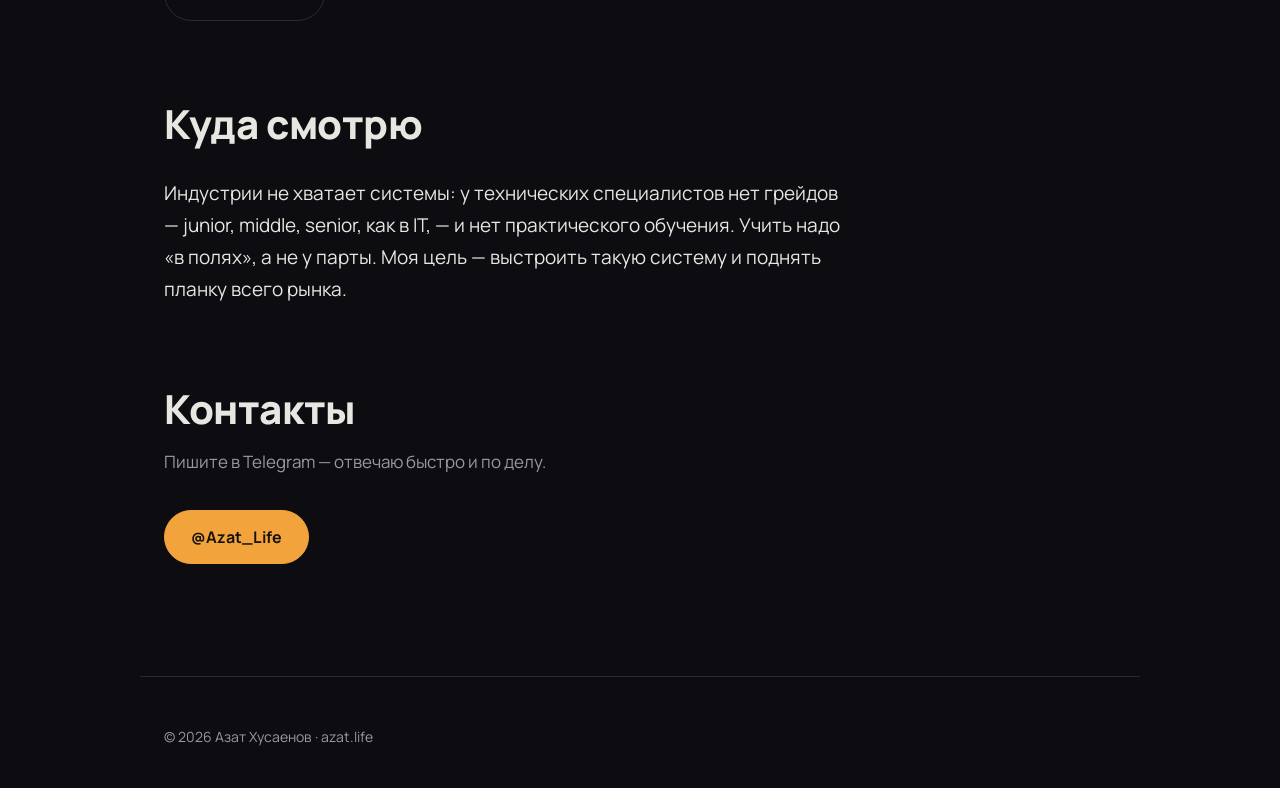
==== commit f0c64c4d: "Путь: годы вместо возраста в метках 2007 и 2010 вместо «16 лет» и «19 лет» — теперь все метки одного" ====
--- a/index.html
+++ b/index.html
@@ -104,13 +104,13 @@
       <h2>Путь</h2>
       <ol class="timeline">
         <li>
-          <span class="timeline__when">16 лет</span>
-          <p class="timeline__what">
-            Первая смена звукооператором — ресторан «Каймак», Набережные Челны.
-          </p>
-        </li>
-        <li>
-          <span class="timeline__when">19 лет</span>
+          <span class="timeline__when">2007</span>
+          <p class="timeline__what">
+            Первая смена звукооператором, в 16 лет — ресторан «Каймак», Набережные Челны.
+          </p>
+        </li>
+        <li>
+          <span class="timeline__when">2010</span>
           <p class="timeline__what">
             Технический директор ивент-агентства Tatar&nbsp;Production.
           </p>
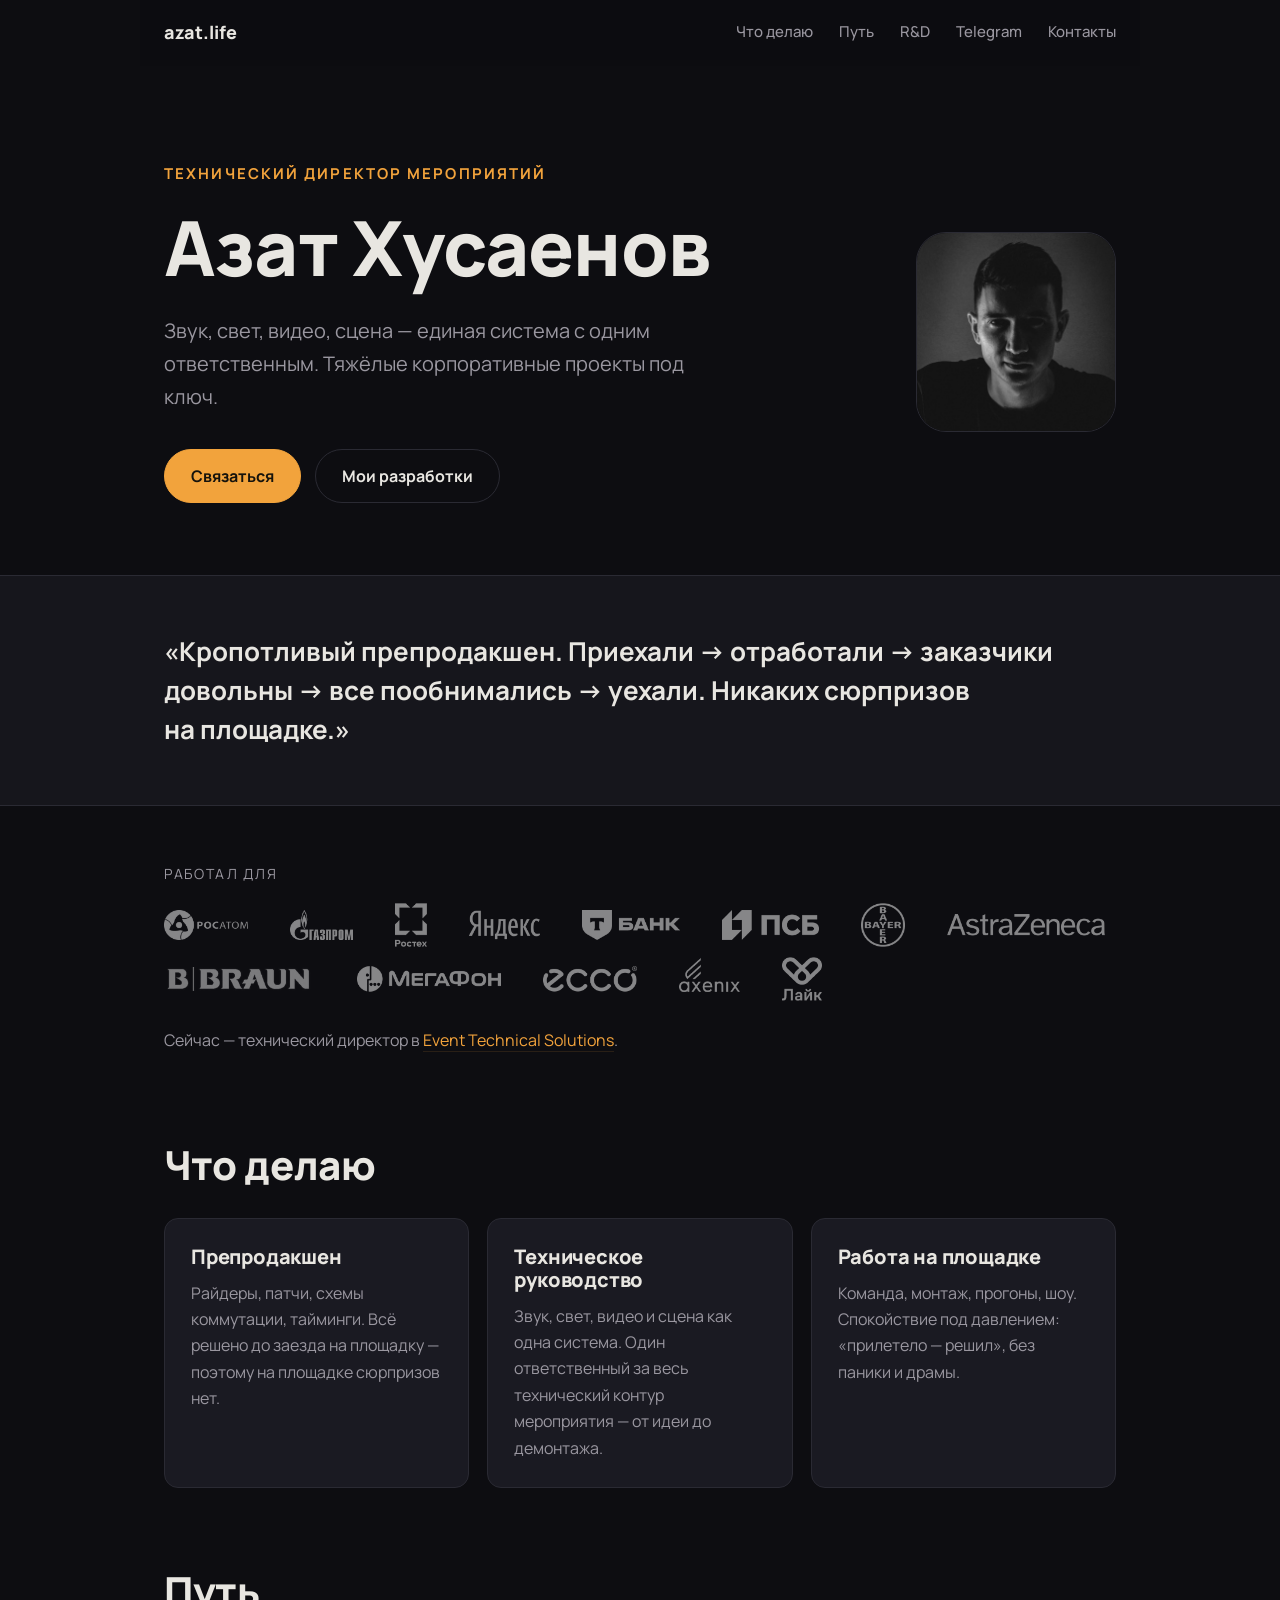
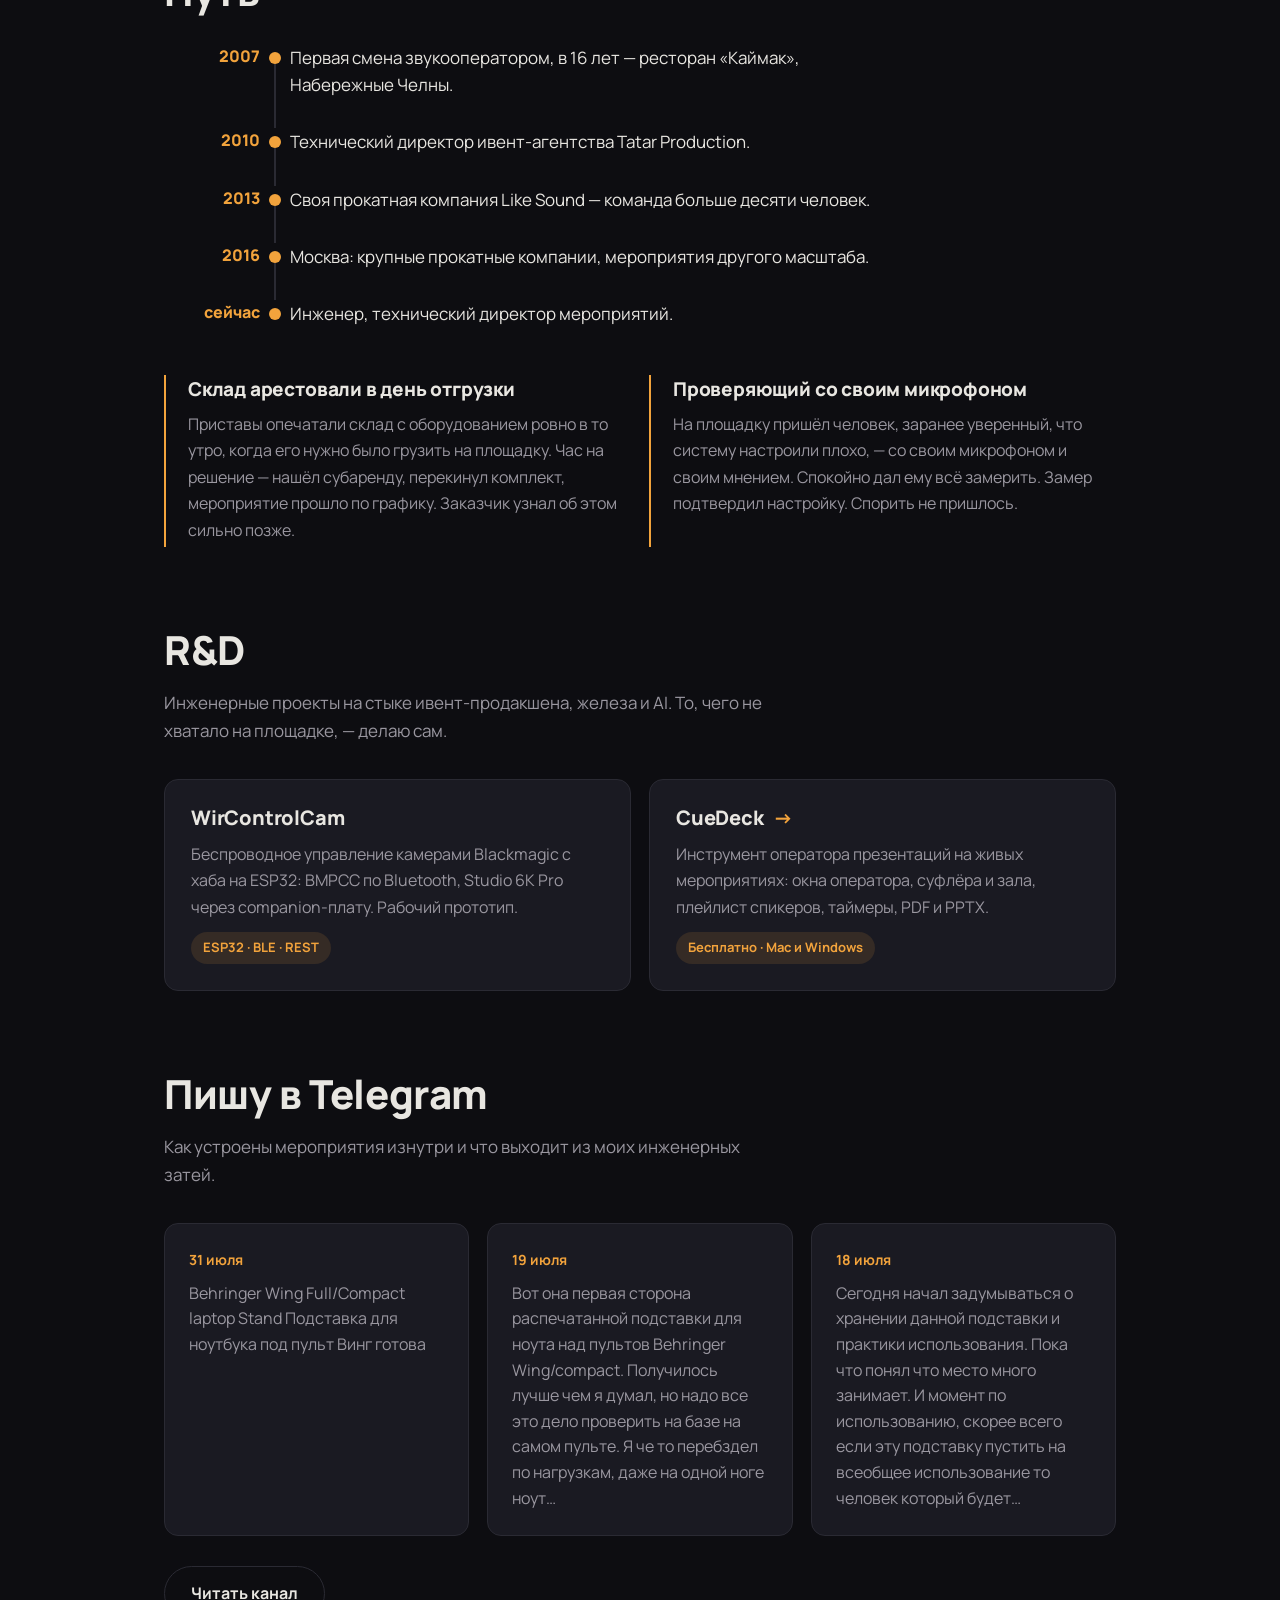
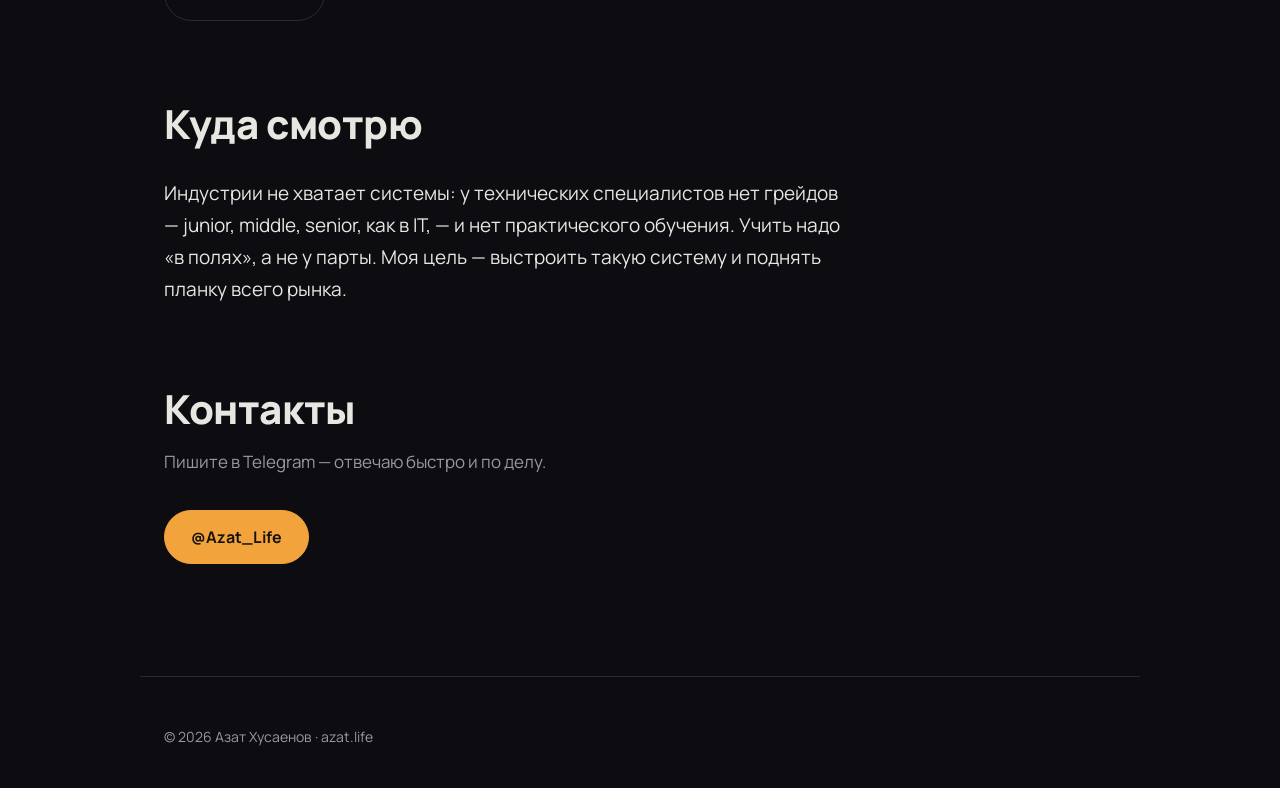
==== commit 060b9e35: "R&D: карточка CueDeck ведёт на свою страницу Карточка стала ссылкой на /cuedeck/ со стрелкой и подсв" ====
--- a/index.html
+++ b/index.html
@@ -167,11 +167,11 @@
           <p>Беспроводное управление камерами Blackmagic с хаба на ESP32: BMPCC по Bluetooth, Studio 6K Pro через companion-плату. Рабочий прототип.</p>
           <span class="card__tag">ESP32 · BLE · REST</span>
         </article>
-        <article class="card">
+        <a class="card card--link" href="/cuedeck/">
           <h3>CueDeck</h3>
           <p>Инструмент оператора презентаций на живых мероприятиях: окна оператора, суфлёра и зала, плейлист спикеров, таймеры, PDF и PPTX.</p>
-          <span class="card__tag">Electron · открытые релизы</span>
-        </article>
+          <span class="card__tag">Бесплатно · Mac и Windows</span>
+        </a>
       </div>
     </section>
 
--- a/css/style.css
+++ b/css/style.css
@@ -305,6 +305,33 @@
   border-radius: 999px;
 }
 
+/* Карточка-ссылка: пока такая одна — CueDeck ведёт на свою страницу.
+   Цвет заголовка возвращаем, иначе он наследует акцент от <a>. */
+.card--link {
+  color: var(--text);
+  transition: border-color 0.15s;
+}
+
+.card--link:hover {
+  border-color: var(--accent);
+}
+
+.card--link h3 {
+  display: flex;
+  align-items: center;
+  gap: 9px;
+}
+
+.card--link h3::after {
+  content: "→";
+  color: var(--accent);
+  transition: transform 0.15s;
+}
+
+.card--link:hover h3::after {
+  transform: translateX(4px);
+}
+
 /* ---------- Путь ---------- */
 
 /* Лента этапов: слева колонка с годом, справа описание.
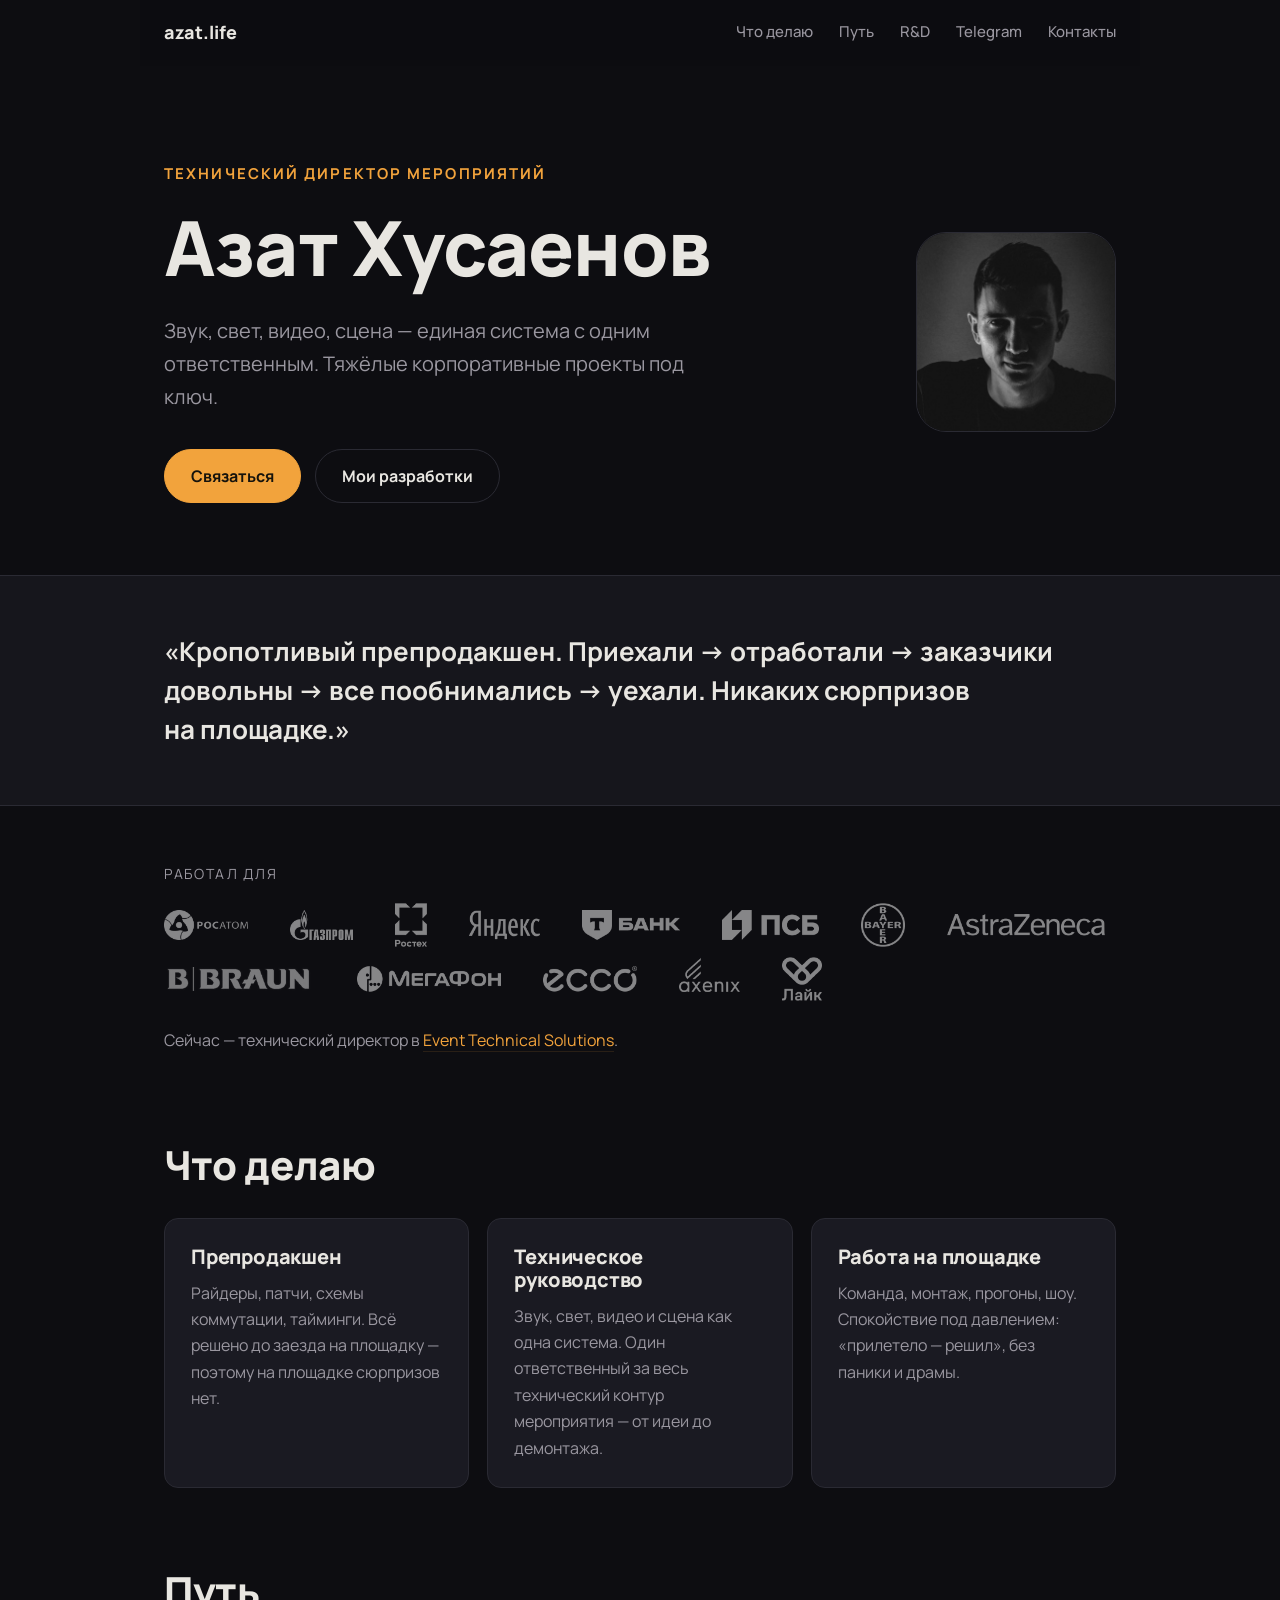
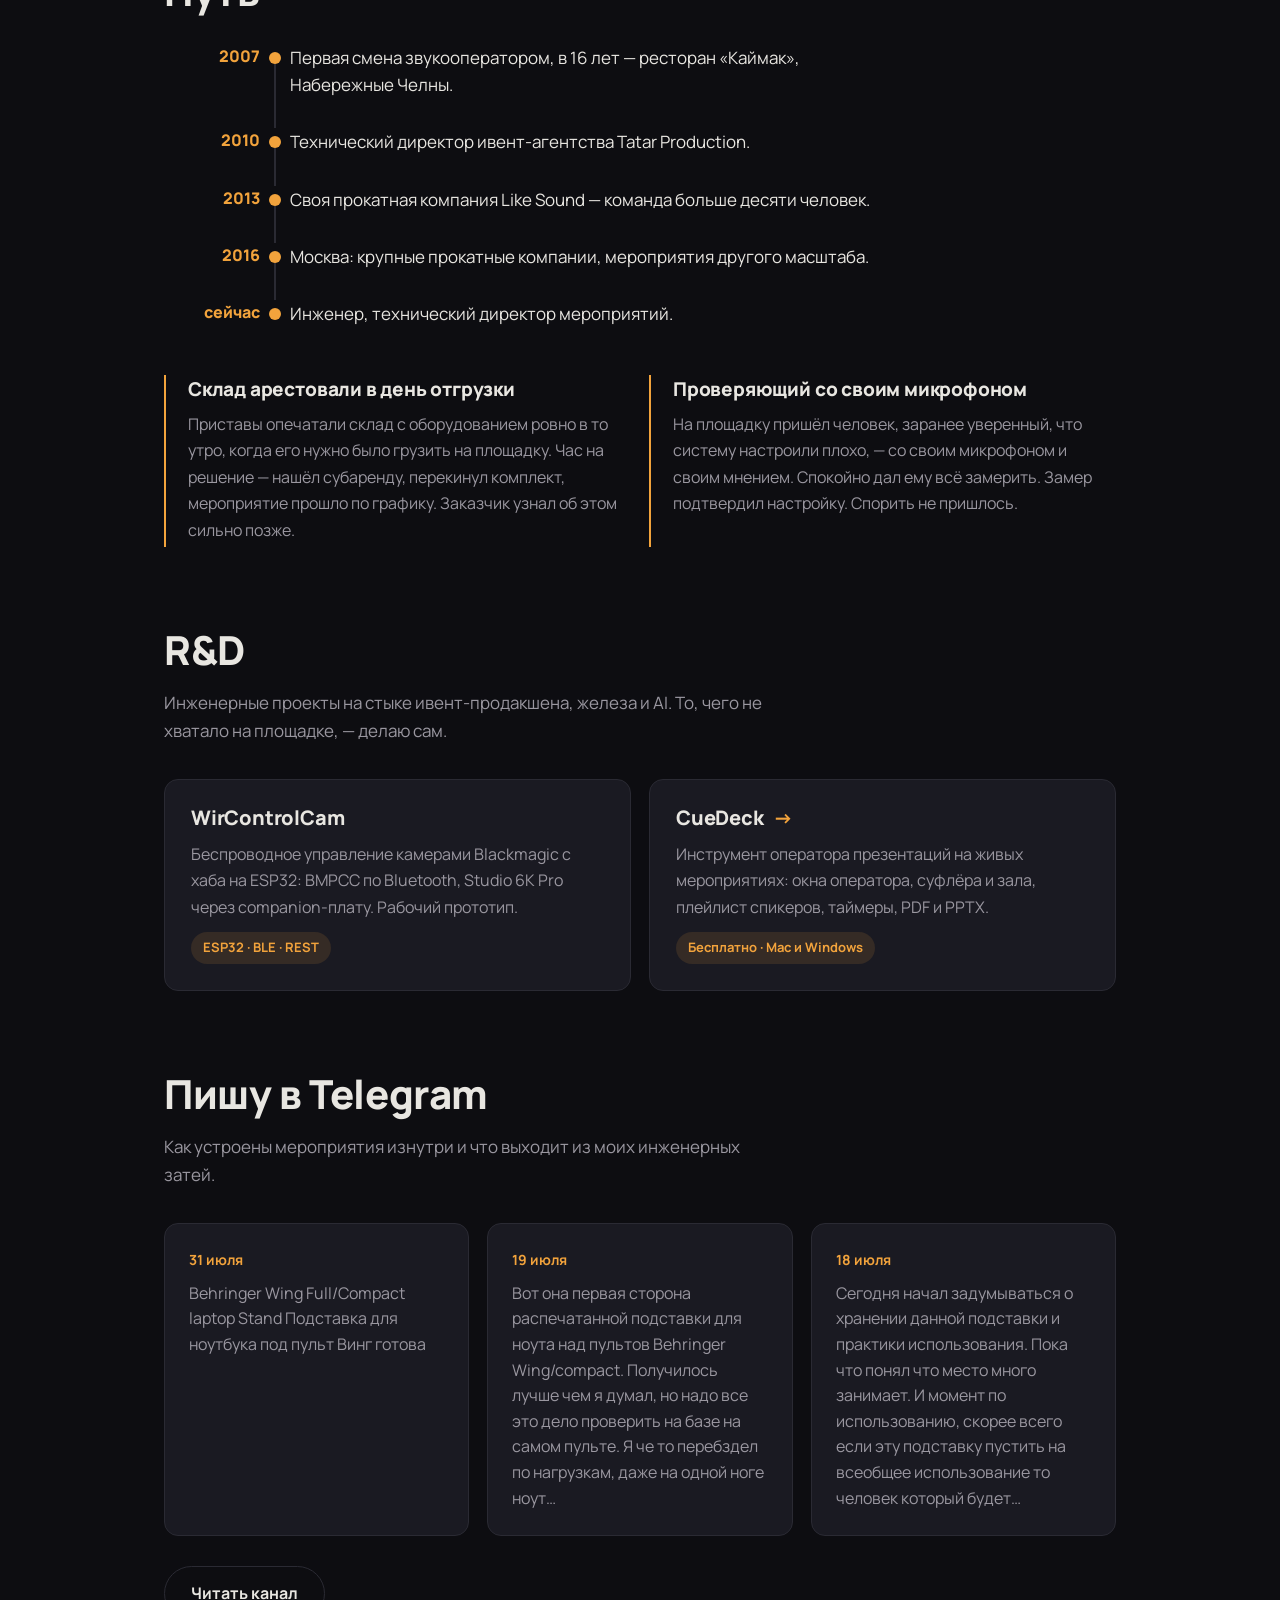
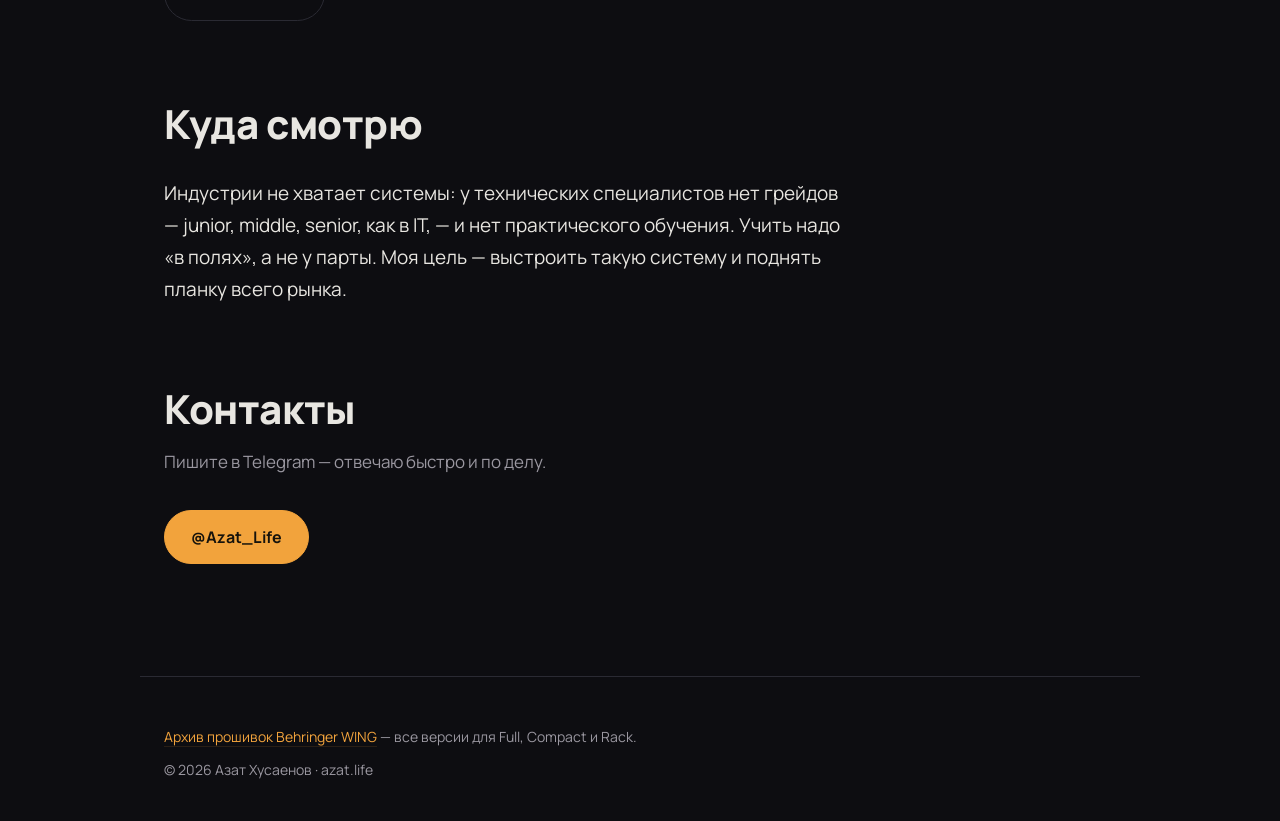
==== commit e277f1bf: "Архив прошивок Behringer WING на /behringer-firmware/ 13 версий для трёх моделей: WING (2.0-3.1), Co" ====
--- a/index.html
+++ b/index.html
@@ -207,6 +207,7 @@
   </main>
 
   <footer class="footer">
+    <p><a href="/behringer-firmware/">Архив прошивок Behringer WING</a> — все версии для Full, Compact и Rack.</p>
     <p>© 2026 Азат Хусаенов · azat.life</p>
   </footer>
 
--- a/css/style.css
+++ b/css/style.css
@@ -563,3 +563,170 @@
     padding-top: 60px;
   }
 }
+
+/* ---------- Страница прошивок ---------- */
+
+.hero--page {
+  padding-bottom: 40px;
+}
+
+.notice,
+.warn {
+  border: 1px solid var(--border);
+  border-radius: var(--radius);
+  padding: 24px 26px;
+  margin-bottom: 18px;
+  color: var(--text-dim);
+  font-size: 16px;
+}
+
+.notice strong,
+.warn strong {
+  color: var(--text);
+}
+
+.warn {
+  border-left: 3px solid var(--accent);
+  background: var(--bg-card);
+}
+
+.warn ul {
+  margin-top: 12px;
+  display: grid;
+  gap: 8px;
+}
+
+.warn li {
+  padding-left: 18px;
+  position: relative;
+}
+
+.warn li::before {
+  content: "";
+  position: absolute;
+  left: 0;
+  top: 11px;
+  width: 6px;
+  height: 6px;
+  border-radius: 50%;
+  background: var(--accent);
+}
+
+/* строка версии: номер — дата — вес — кнопка */
+.fw {
+  display: grid;
+  gap: 10px;
+}
+
+.fw__row {
+  display: grid;
+  grid-template-columns: 150px 1fr 90px 130px;
+  align-items: center;
+  gap: 16px;
+  background: var(--bg-card);
+  border: 1px solid var(--border);
+  border-radius: var(--radius);
+  padding: 16px 22px;
+  transition: border-color 0.2s;
+}
+
+.fw__row:hover {
+  border-color: var(--text-dim);
+}
+
+.fw__ver {
+  font-size: 19px;
+  font-weight: 800;
+}
+
+.fw__badge {
+  display: inline-block;
+  vertical-align: 2px;
+  margin-left: 6px;
+  background: var(--accent-soft);
+  color: var(--accent);
+  font-size: 12px;
+  font-weight: 700;
+  padding: 3px 9px;
+  border-radius: 999px;
+}
+
+.fw__date,
+.fw__size {
+  color: var(--text-dim);
+  font-size: 15px;
+}
+
+.fw__size {
+  text-align: right;
+}
+
+.fw__get {
+  justify-self: end;
+  border: 1px solid var(--border);
+  border-radius: 999px;
+  padding: 9px 22px;
+  color: var(--text);
+  font-size: 15px;
+  font-weight: 700;
+  white-space: nowrap;
+  transition: background 0.2s, border-color 0.2s, color 0.2s;
+}
+
+.fw__get:hover {
+  background: var(--accent);
+  border-color: var(--accent);
+  color: #16130c;
+}
+
+.fw__how {
+  max-width: 700px;
+  color: var(--text-dim);
+  font-size: 17px;
+  line-height: 1.7;
+  margin-bottom: 26px;
+}
+
+.fw__how code {
+  background: var(--bg-card);
+  border: 1px solid var(--border);
+  border-radius: 6px;
+  padding: 2px 7px;
+  font-size: 15px;
+}
+
+.footer a {
+  border-bottom: 1px solid var(--accent-soft);
+}
+
+.footer p + p {
+  margin-top: 10px;
+}
+
+@media (max-width: 700px) {
+  .fw__row {
+    grid-template-columns: 1fr auto;
+    row-gap: 6px;
+    padding: 18px 20px;
+  }
+
+  .fw__ver {
+    grid-column: 1;
+  }
+
+  .fw__date {
+    grid-column: 1;
+    grid-row: 2;
+  }
+
+  /* вес прячем: на телефоне он и так виден в диалоге загрузки */
+  .fw__size {
+    display: none;
+  }
+
+  .fw__get {
+    grid-column: 2;
+    grid-row: 1 / span 2;
+    align-self: center;
+  }
+}
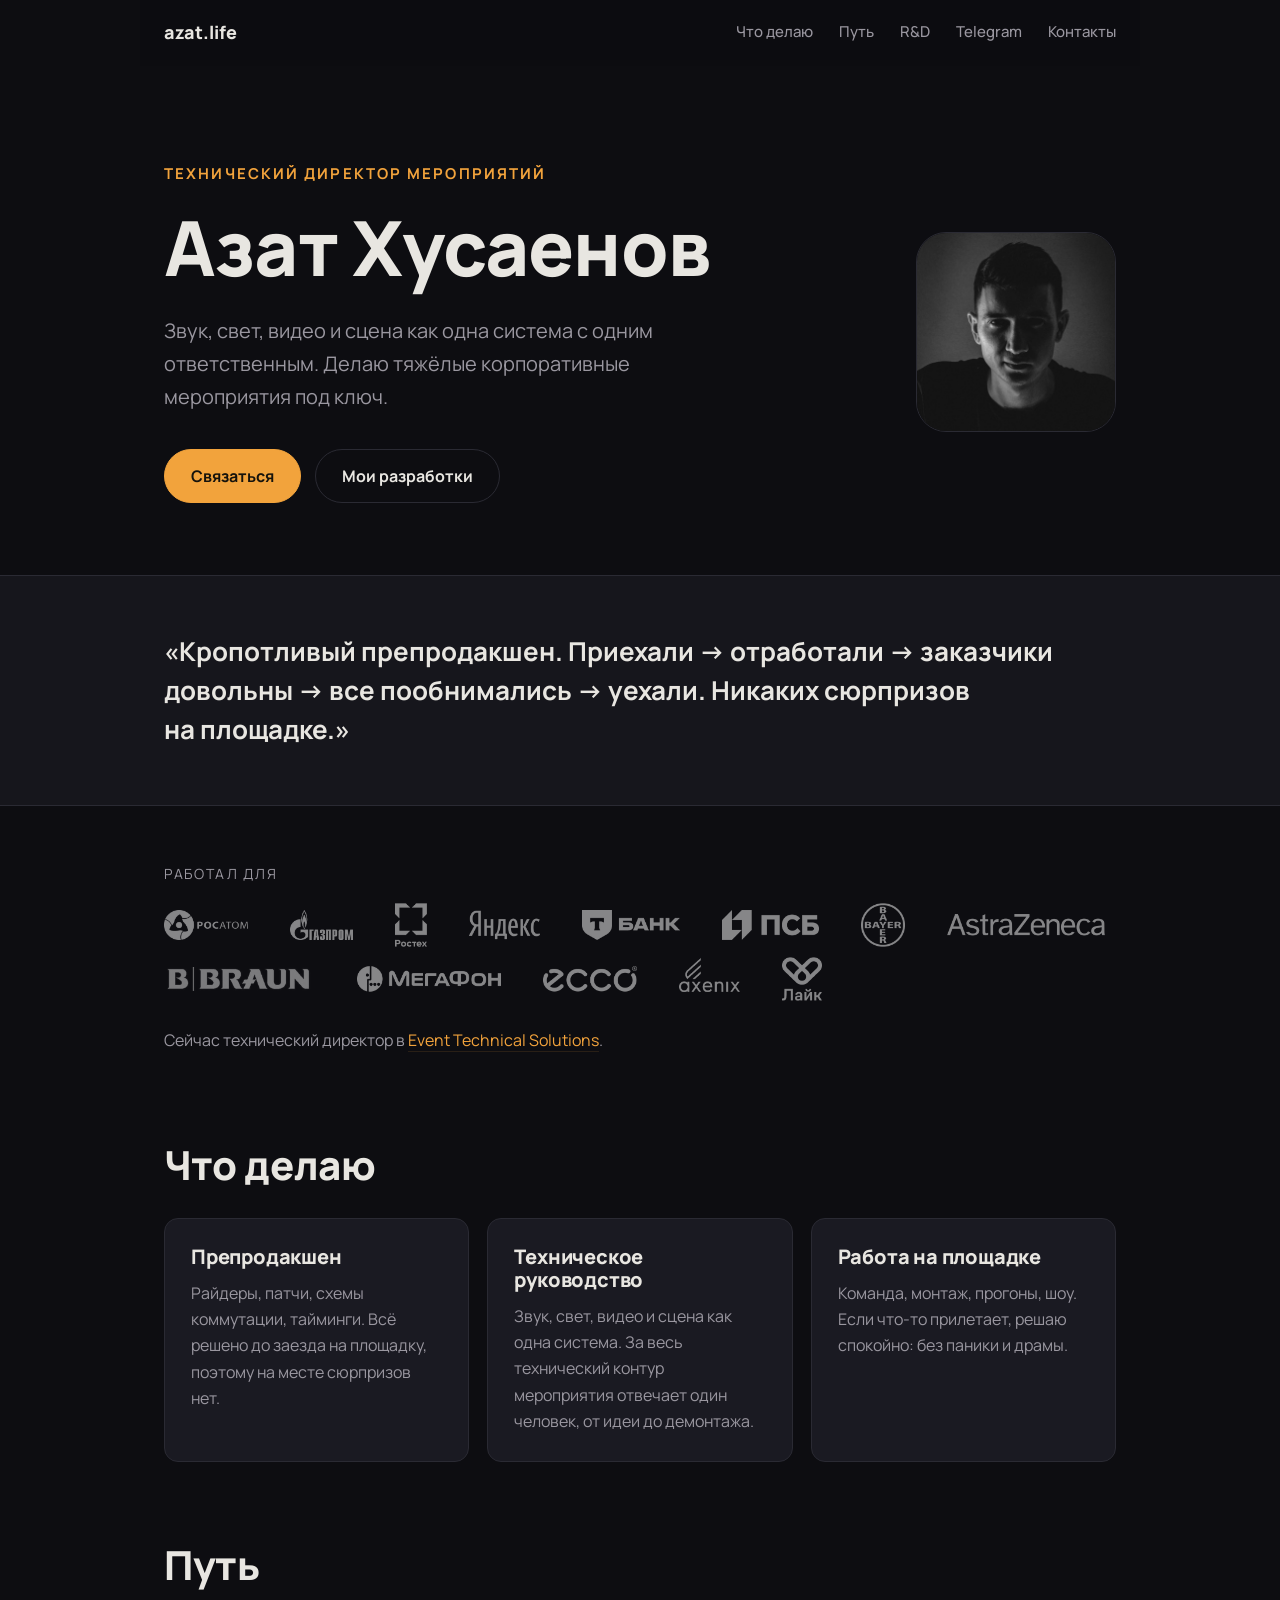
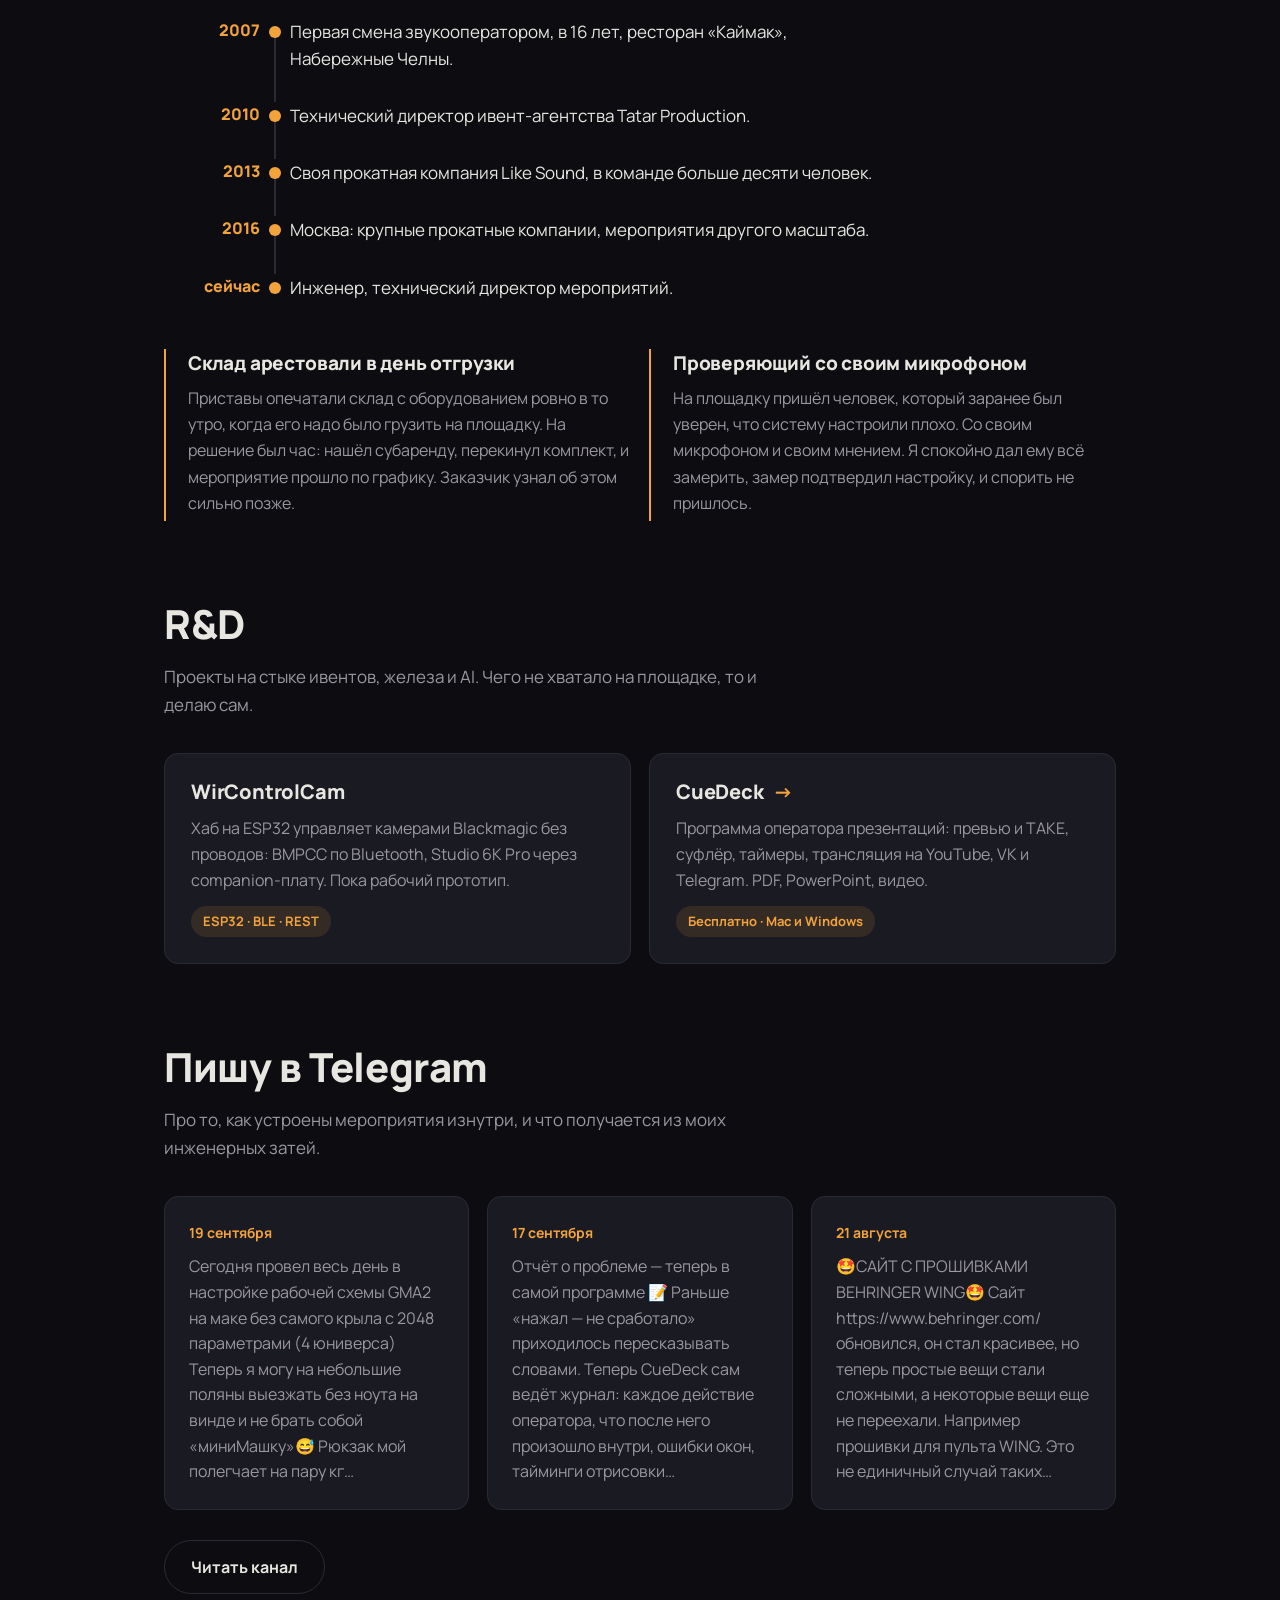
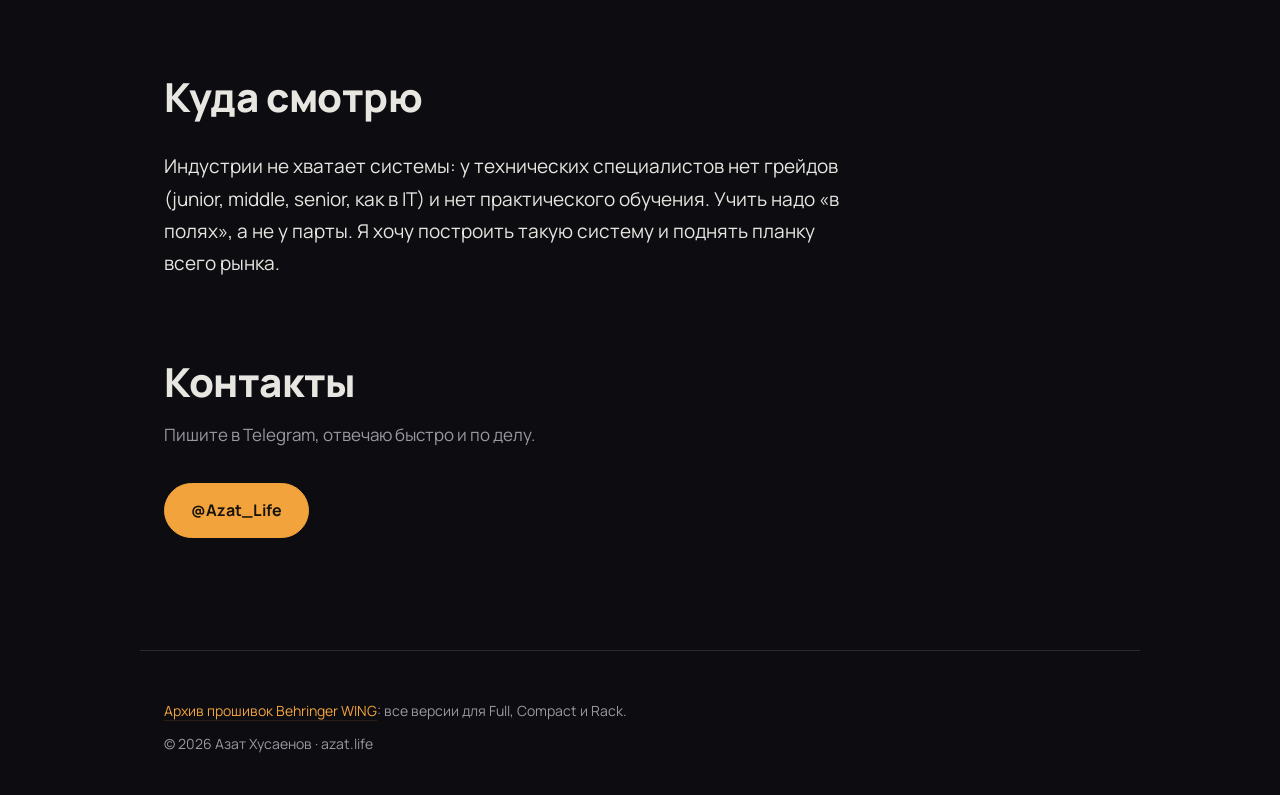
==== commit ad1b5dc6: "CueDeck: свежие скриншоты и GIF с TAKE, тексты страницы заново; главная: тон ближе к моему (убраны т" ====
--- a/index.html
+++ b/index.html
@@ -3,10 +3,10 @@
 <head>
   <meta charset="UTF-8">
   <meta name="viewport" content="width=device-width, initial-scale=1.0">
-  <title>Азат Хусаенов — технический директор мероприятий</title>
-  <meta name="description" content="Технический директор мероприятий: звук, свет, видео, сцена. Кропотливый препродакшен — никаких сюрпризов на площадке. Росатом, AstraZeneca, Мегафон, ПСБ Банк.">
-  <meta property="og:title" content="Азат Хусаенов — технический директор мероприятий">
-  <meta property="og:description" content="Звук, свет, видео, сцена — под ключ и без сюрпризов на площадке.">
+  <title>Азат Хусаенов, технический директор мероприятий</title>
+  <meta name="description" content="Технический директор мероприятий: звук, свет, видео, сцена. Кропотливый препродакшен, никаких сюрпризов на площадке. Росатом, AstraZeneca, Мегафон, ПСБ Банк.">
+  <meta property="og:title" content="Азат Хусаенов, технический директор мероприятий">
+  <meta property="og:description" content="Звук, свет, видео, сцена под ключ и без сюрпризов на площадке.">
   <meta property="og:url" content="https://azat.life/">
   <meta property="og:type" content="website">
   <link rel="icon" href="data:image/svg+xml,%3Csvg xmlns='http://www.w3.org/2000/svg' viewBox='0 0 64 64'%3E%3Crect width='64' height='64' rx='14' fill='%23101014'/%3E%3Ccircle cx='32' cy='30' r='13' fill='%23f2a33c'/%3E%3Crect x='14' y='48' width='36' height='5' rx='2.5' fill='%23f2a33c'/%3E%3C/svg%3E">
@@ -36,8 +36,8 @@
         <p class="hero__kicker">Технический директор мероприятий</p>
         <h1>Азат Хусаенов</h1>
         <p class="hero__lead">
-          Звук, свет, видео, сцена — единая система с одним ответственным.
-          Тяжёлые корпоративные проекты под ключ.
+          Звук, свет, видео и сцена как одна система с одним ответственным.
+          Делаю тяжёлые корпоративные мероприятия под ключ.
         </p>
         <div class="hero__actions">
           <a class="btn btn--primary" href="https://t.me/Azat_Life" target="_blank" rel="noopener">Связаться</a>
@@ -74,7 +74,7 @@
         <li><img src="assets/logos/like.png" alt="Лайк" width="136" height="150"></li>
       </ul>
       <p class="clients__note">
-        Сейчас — технический директор в
+        Сейчас технический директор в
         <a href="https://etsproduction.ru/" target="_blank" rel="noopener">Event&nbsp;Technical&nbsp;Solutions</a>.
       </p>
     </section>
@@ -85,15 +85,15 @@
       <div class="cards">
         <article class="card">
           <h3>Препродакшен</h3>
-          <p>Райдеры, патчи, схемы коммутации, тайминги. Всё решено до заезда на площадку — поэтому на площадке сюрпризов нет.</p>
+          <p>Райдеры, патчи, схемы коммутации, тайминги. Всё решено до заезда на площадку, поэтому на месте сюрпризов нет.</p>
         </article>
         <article class="card">
           <h3>Техническое руководство</h3>
-          <p>Звук, свет, видео и сцена как одна система. Один ответственный за весь технический контур мероприятия — от идеи до демонтажа.</p>
+          <p>Звук, свет, видео и сцена как одна система. За весь технический контур мероприятия отвечает один человек, от идеи до демонтажа.</p>
         </article>
         <article class="card">
           <h3>Работа на площадке</h3>
-          <p>Команда, монтаж, прогоны, шоу. Спокойствие под давлением: «прилетело — решил», без паники и драмы.</p>
+          <p>Команда, монтаж, прогоны, шоу. Если что-то прилетает, решаю спокойно: без паники и драмы.</p>
         </article>
       </div>
 
@@ -106,7 +106,7 @@
         <li>
           <span class="timeline__when">2007</span>
           <p class="timeline__what">
-            Первая смена звукооператором, в 16 лет — ресторан «Каймак», Набережные Челны.
+            Первая смена звукооператором, в 16 лет, ресторан «Каймак», Набережные Челны.
           </p>
         </li>
         <li>
@@ -118,7 +118,7 @@
         <li>
           <span class="timeline__when">2013</span>
           <p class="timeline__what">
-            Своя прокатная компания Like&nbsp;Sound — команда больше десяти человек.
+            Своя прокатная компания Like&nbsp;Sound, в команде больше десяти человек.
           </p>
         </li>
         <li>
@@ -139,17 +139,17 @@
         <article class="story">
           <h3>Склад арестовали в день отгрузки</h3>
           <p>
-            Приставы опечатали склад с оборудованием ровно в то утро, когда его нужно было грузить
-            на площадку. Час на решение — нашёл субаренду, перекинул комплект, мероприятие прошло
-            по графику. Заказчик узнал об этом сильно позже.
+            Приставы опечатали склад с оборудованием ровно в то утро, когда его надо было грузить
+            на площадку. На решение был час: нашёл субаренду, перекинул комплект, и мероприятие
+            прошло по графику. Заказчик узнал об этом сильно позже.
           </p>
         </article>
         <article class="story">
           <h3>Проверяющий со своим микрофоном</h3>
           <p>
-            На площадку пришёл человек, заранее уверенный, что систему настроили плохо, — со своим
-            микрофоном и своим мнением. Спокойно дал ему всё замерить. Замер подтвердил настройку.
-            Спорить не пришлось.
+            На площадку пришёл человек, который заранее был уверен, что систему настроили плохо.
+            Со своим микрофоном и своим мнением. Я спокойно дал ему всё замерить, замер подтвердил
+            настройку, и спорить не пришлось.
           </p>
         </article>
       </div>
@@ -159,17 +159,17 @@
     <section class="section" id="rnd">
       <h2>R&amp;D</h2>
       <p class="section__intro">
-        Инженерные проекты на стыке ивент-продакшена, железа и AI. То, чего не хватало на площадке, — делаю сам.
+        Проекты на стыке ивентов, железа и AI. Чего не хватало на площадке, то и делаю сам.
       </p>
       <div class="cards cards--projects">
         <article class="card">
           <h3>WirControlCam</h3>
-          <p>Беспроводное управление камерами Blackmagic с хаба на ESP32: BMPCC по Bluetooth, Studio 6K Pro через companion-плату. Рабочий прототип.</p>
+          <p>Хаб на ESP32 управляет камерами Blackmagic без проводов: BMPCC по Bluetooth, Studio 6K Pro через companion-плату. Пока рабочий прототип.</p>
           <span class="card__tag">ESP32 · BLE · REST</span>
         </article>
         <a class="card card--link" href="/cuedeck/">
           <h3>CueDeck</h3>
-          <p>Инструмент оператора презентаций на живых мероприятиях: окна оператора, суфлёра и зала, плейлист спикеров, таймеры, PDF и PPTX.</p>
+          <p>Программа оператора презентаций: превью и TAKE, суфлёр, таймеры, трансляция на YouTube, VK и Telegram. PDF, PowerPoint, видео.</p>
           <span class="card__tag">Бесплатно · Mac и Windows</span>
         </a>
       </div>
@@ -180,7 +180,7 @@
          .github/workflows/telegram.yml. Секция скрыта, пока файл не прочитан. -->
     <section class="section section--posts" id="blog" hidden>
       <h2>Пишу в Telegram</h2>
-      <p class="section__intro">Как устроены мероприятия изнутри и что выходит из моих инженерных затей.</p>
+      <p class="section__intro">Про то, как устроены мероприятия изнутри, и что получается из моих инженерных затей.</p>
       <div class="posts" id="posts"></div>
       <a class="btn" href="https://t.me/azatlife" target="_blank" rel="noopener">Читать канал</a>
     </section>
@@ -189,16 +189,16 @@
     <section class="section section--mission">
       <h2>Куда смотрю</h2>
       <p>
-        Индустрии не хватает системы: у технических специалистов нет грейдов — junior, middle, senior,
-        как в IT, — и нет практического обучения. Учить надо «в полях», а не у парты.
-        Моя цель — выстроить такую систему и поднять планку всего рынка.
+        Индустрии не хватает системы: у технических специалистов нет грейдов (junior, middle, senior,
+        как в IT) и нет практического обучения. Учить надо «в полях», а не у парты.
+        Я хочу построить такую систему и поднять планку всего рынка.
       </p>
     </section>
 
     <!-- ============ КОНТАКТЫ ============ -->
     <section class="section section--contact" id="contact">
       <h2>Контакты</h2>
-      <p class="section__intro">Пишите в Telegram — отвечаю быстро и по делу.</p>
+      <p class="section__intro">Пишите в Telegram, отвечаю быстро и по делу.</p>
       <div class="contact__actions">
         <a class="btn btn--primary" href="https://t.me/Azat_Life" target="_blank" rel="noopener">@Azat_Life</a>
       </div>
@@ -207,13 +207,13 @@
   </main>
 
   <footer class="footer">
-    <p><a href="/behringer-firmware/">Архив прошивок Behringer WING</a> — все версии для Full, Compact и Rack.</p>
+    <p><a href="/behringer-firmware/">Архив прошивок Behringer WING</a>: все версии для Full, Compact и Rack.</p>
     <p>© 2026 Азат Хусаенов · azat.life</p>
   </footer>
 
   <script>
     // Свежие записи канала. Файл обновляется роботом на GitHub, поэтому здесь
-    // только отрисовка: если данных нет — секция просто остаётся скрытой.
+    // только отрисовка: если данных нет, секция просто остаётся скрытой.
     (async () => {
       const section = document.getElementById('blog');
       const holder = document.getElementById('posts');
@@ -245,7 +245,7 @@
         }
         section.hidden = false;
       } catch (e) {
-        /* сеть недоступна или файл битый — секции просто не будет */
+        /* сеть недоступна или файл битый: секции просто не будет */
       }
     })();
   </script>
